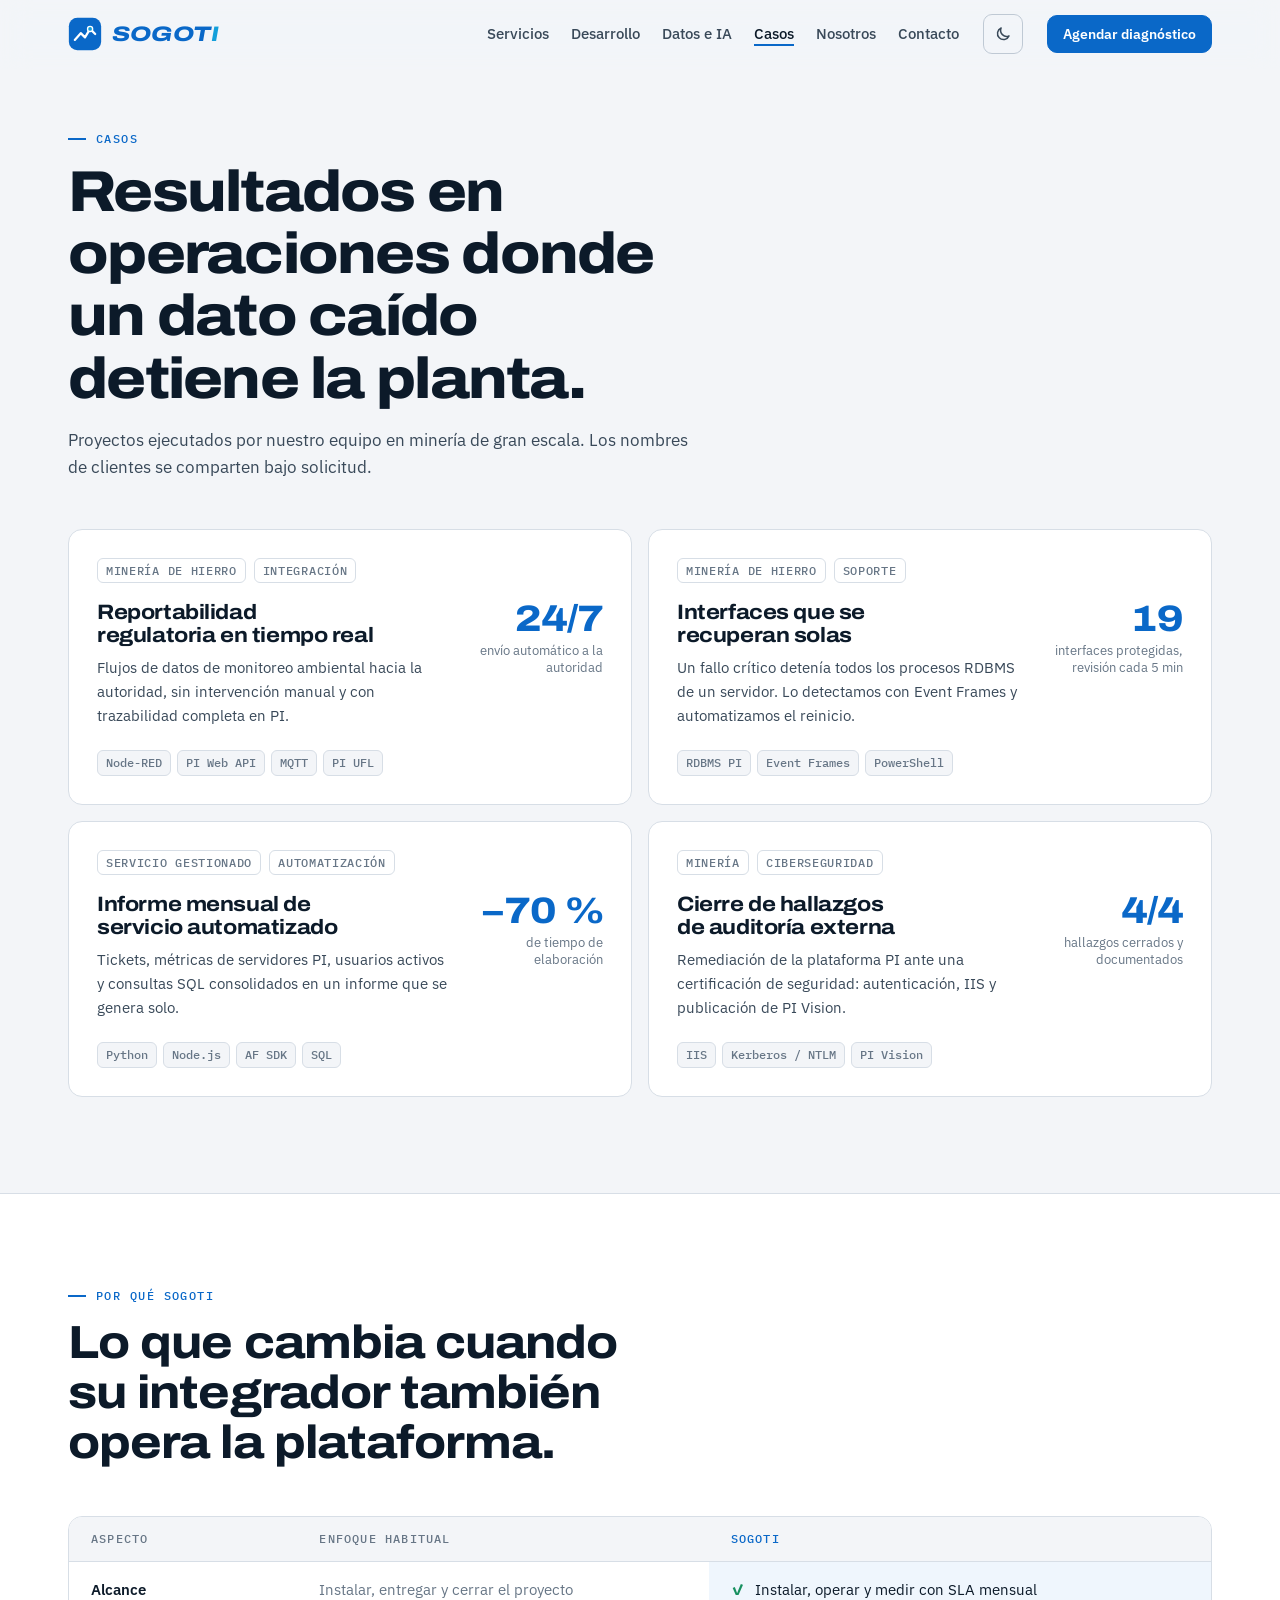
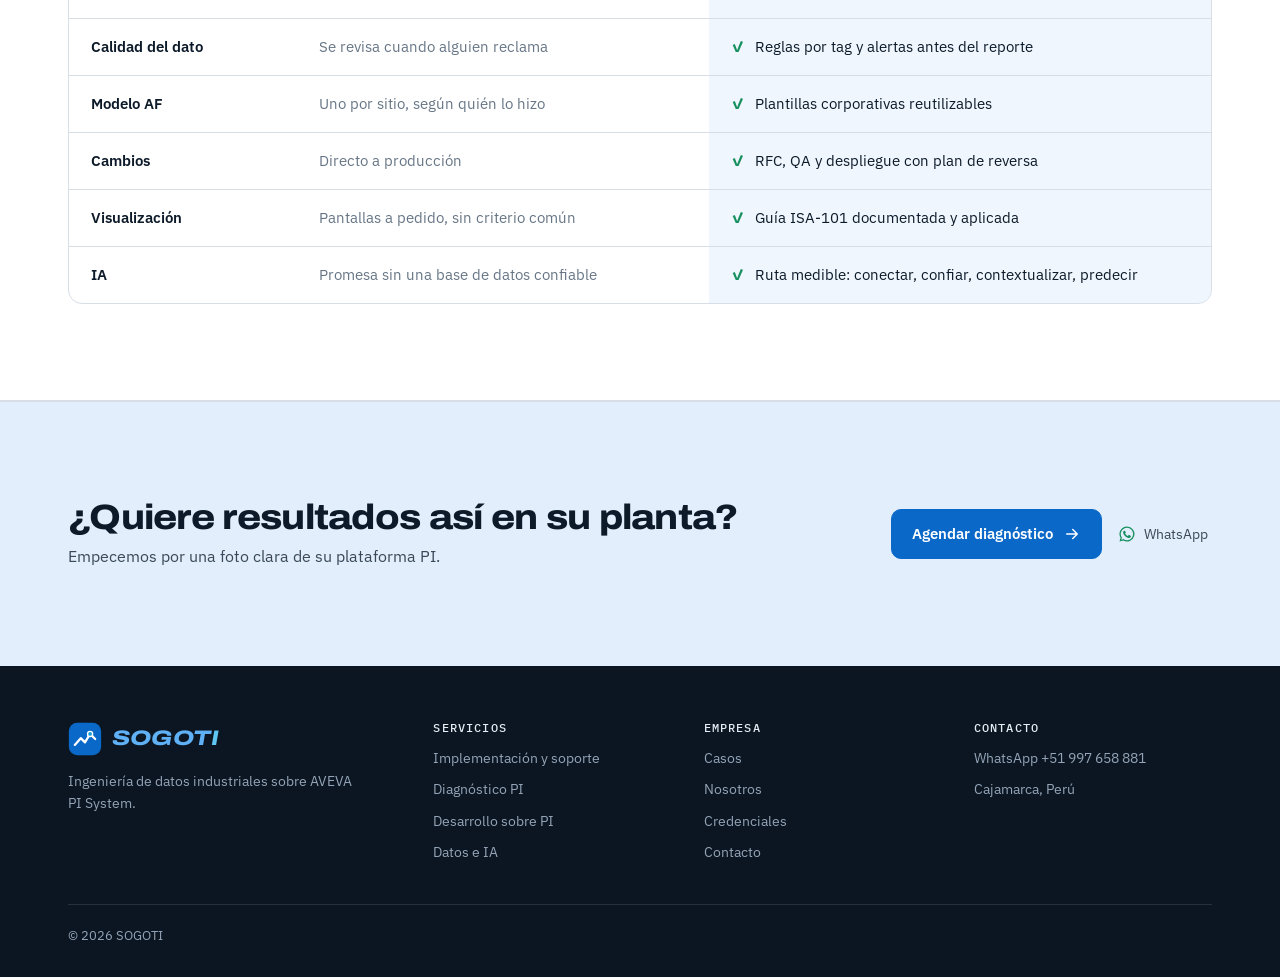
==== casos/index.html @ 9881ca45 "Web SOGOTI v1: sitio multipágina para Netlify y GitHub Pages Co-Authored-By: Claude Opus 5.5 <norepl" ====
<!doctype html>
<html lang="es" data-theme="light">
<head>
<meta charset="utf-8">
<meta name="viewport" content="width=device-width, initial-scale=1, viewport-fit=cover">
<title>Casos · SOGOTI</title>
<meta name="description" content="Resultados de nuestro equipo en minería: reportabilidad regulatoria 24/7, interfaces con auto-recuperación, reportes automatizados y ciberseguridad.">
<link rel="canonical" href="https://sogoti.netlify.app/casos/">
<meta property="og:type" content="website">
<meta property="og:site_name" content="SOGOTI">
<meta property="og:title" content="Casos · SOGOTI">
<meta property="og:description" content="Resultados de nuestro equipo en minería: reportabilidad regulatoria 24/7, interfaces con auto-recuperación, reportes automatizados y ciberseguridad.">
<meta property="og:url" content="https://sogoti.netlify.app/casos/">
<meta property="og:image" content="https://sogoti.netlify.app/assets/img/og.png">
<meta name="twitter:card" content="summary_large_image">
<meta name="theme-color" content="#f3f5f8">
<link rel="icon" href="../assets/img/favicon.svg" type="image/svg+xml">
<link rel="preconnect" href="https://fonts.googleapis.com">
<link rel="preconnect" href="https://fonts.gstatic.com" crossorigin>
<link rel="stylesheet" href="https://fonts.googleapis.com/css2?family=Archivo:wdth,wght@100..125,500..800&family=IBM+Plex+Mono:wght@400;500&family=IBM+Plex+Sans:wght@400;500;600&display=swap">
<link rel="stylesheet" href="../assets/css/styles.css">
<script>(function(){var t='light';try{t=localStorage.getItem('sogoti-theme')||'light'}catch(e){}document.documentElement.setAttribute('data-theme',t)})();</script>
</head>
<body>
<svg width="0" height="0" style="position:absolute" aria-hidden="true">
  <symbol id="i-arrow" viewBox="0 0 24 24"><path d="M5 12h14M13 6l6 6-6 6" fill="none" stroke="currentColor" stroke-width="2" stroke-linecap="round" stroke-linejoin="round"/></symbol>
  <symbol id="i-check" viewBox="0 0 24 24"><path d="M20 6 9 17l-5-5" fill="none" stroke="currentColor" stroke-width="2.2" stroke-linecap="round" stroke-linejoin="round"/></symbol>
  <symbol id="i-wa" viewBox="0 0 24 24"><path fill="currentColor" d="M12 2a10 10 0 0 0-8.6 15.1L2 22l5-1.3A10 10 0 1 0 12 2Zm0 18.2c-1.5 0-3-.4-4.3-1.2l-.3-.2-3 .8.8-2.9-.2-.3A8.2 8.2 0 1 1 12 20.2Zm4.5-6.1c-.2-.1-1.5-.7-1.7-.8-.2-.1-.4-.1-.6.1l-.8 1c-.1.2-.3.2-.5.1a6.7 6.7 0 0 1-3.3-2.9c-.3-.4.3-.4.7-1.4.1-.2 0-.3 0-.4l-.8-1.8c-.2-.5-.4-.4-.6-.4h-.5c-.2 0-.4.1-.7.3-.2.3-.9.9-.9 2.2s.9 2.5 1 2.7c.1.2 1.8 2.8 4.4 3.9 1.6.7 2.3.8 3.1.6.5-.1 1.5-.6 1.7-1.2.2-.6.2-1.1.2-1.2-.1-.1-.3-.2-.5-.3Z"/></symbol>
  <symbol id="i-alert" viewBox="0 0 24 24"><path d="M12 3 2 20h20L12 3Zm0 6v5m0 3v.5" fill="none" stroke="currentColor" stroke-width="2" stroke-linecap="round" stroke-linejoin="round"/></symbol>
  <symbol id="i-badge" viewBox="0 0 24 24"><path d="M12 2 4 5v6c0 5 3.4 9.3 8 11 4.6-1.7 8-6 8-11V5l-8-3Zm-3 10 2 2 4-4" fill="none" stroke="currentColor" stroke-width="2" stroke-linecap="round" stroke-linejoin="round"/></symbol>
  <symbol id="i-clock" viewBox="0 0 24 24"><circle cx="12" cy="12" r="9" fill="none" stroke="currentColor" stroke-width="2"/><path d="M12 7v5l3 2" fill="none" stroke="currentColor" stroke-width="2" stroke-linecap="round"/></symbol>
  <symbol id="s-impl" viewBox="0 0 24 24"><g fill="none" stroke="currentColor" stroke-width="1.8" stroke-linecap="round" stroke-linejoin="round"><rect x="3" y="3" width="18" height="6" rx="1.5"/><rect x="3" y="15" width="18" height="6" rx="1.5"/><path d="M7 6h.01M7 18h.01M12 9v6"/></g></symbol>
  <symbol id="s-support" viewBox="0 0 24 24"><g fill="none" stroke="currentColor" stroke-width="1.8" stroke-linecap="round" stroke-linejoin="round"><path d="M4 13a8 8 0 0 1 16 0"/><rect x="2.5" y="13" width="4" height="6" rx="1.2"/><rect x="17.5" y="13" width="4" height="6" rx="1.2"/><path d="M19.5 19c0 1.7-2 2.5-5.5 2.5"/></g></symbol>
  <symbol id="s-maint" viewBox="0 0 24 24"><path d="M14.7 6.3a4 4 0 0 0-5.4 5.4L3 18l3 3 6.3-6.3a4 4 0 0 0 5.4-5.4l-2.5 2.5-2.4-.6-.6-2.4 2.5-2.5Z" fill="none" stroke="currentColor" stroke-width="1.8" stroke-linejoin="round"/></symbol>
  <symbol id="s-quality" viewBox="0 0 24 24"><g fill="none" stroke="currentColor" stroke-width="1.8" stroke-linecap="round" stroke-linejoin="round"><path d="M3 17l5-6 4 4 4-7 5 5"/><circle cx="16" cy="8" r="0.6" fill="currentColor"/><path d="M3 21h18"/></g></symbol>
  <symbol id="s-af" viewBox="0 0 24 24"><g fill="none" stroke="currentColor" stroke-width="1.8" stroke-linecap="round" stroke-linejoin="round"><rect x="9" y="2.5" width="6" height="5" rx="1"/><rect x="2.5" y="16.5" width="6" height="5" rx="1"/><rect x="15.5" y="16.5" width="6" height="5" rx="1"/><path d="M12 7.5v4.5M5.5 16.5V12h13v4.5"/></g></symbol>
  <symbol id="s-int" viewBox="0 0 24 24"><g fill="none" stroke="currentColor" stroke-width="1.8" stroke-linecap="round" stroke-linejoin="round"><path d="M8 3v4M16 3v4M6 7h12v4a6 6 0 0 1-12 0V7Z"/><path d="M12 17v4"/></g></symbol>
</svg>

<header class="nav" id="nav">
  <div class="wrap nav-in">
    <a href="../" class="logo" aria-label="SOGOTI, inicio"><svg viewBox="0 0 40 40" aria-hidden="true"><rect x="1" y="1" width="38" height="38" rx="10" fill="#0a68c8"/><path d="M8 27 15 19l5 5 6-10 6 6" fill="none" stroke="#fff" stroke-width="2.6" stroke-linecap="round" stroke-linejoin="round"/><circle cx="26" cy="14" r="3" fill="#139fda" stroke="#fff" stroke-width="1.6"/></svg><span class="logo-word">SOGOT<span>I</span></span></a>
    <nav class="nav-links" id="navlinks" aria-label="Principal">
      <a href="../servicios/">Servicios</a>
      <a href="../desarrollo/">Desarrollo</a>
      <a href="../soluciones/">Datos e IA</a>
      <a href="../casos/" aria-current="page">Casos</a>
      <a href="../nosotros/">Nosotros</a>
      <a href="../contacto/">Contacto</a>
    </nav>
    <button class="theme-btn" id="themeBtn" type="button" aria-label="Cambiar tema claro u oscuro"><svg class="moon" viewBox="0 0 24 24"><path d="M20 14.5A8 8 0 0 1 9.5 4a8 8 0 1 0 10.5 10.5Z" fill="none" stroke="currentColor" stroke-width="2" stroke-linejoin="round"/></svg><svg class="sun" viewBox="0 0 24 24"><g fill="none" stroke="currentColor" stroke-width="2" stroke-linecap="round"><circle cx="12" cy="12" r="4"/><path d="M12 2v2M12 20v2M4.9 4.9l1.4 1.4M17.7 17.7l1.4 1.4M2 12h2M20 12h2M4.9 19.1l1.4-1.4M17.7 6.3l1.4-1.4"/></g></svg></button>
    <a class="btn btn-primary btn-sm btn-cta" href="../contacto/?interes=Diagn%C3%B3stico%20PI%20System">Agendar diagnóstico</a>
    <button class="menu-btn" id="menuBtn" aria-label="Abrir menú" aria-expanded="false" aria-controls="navlinks">
      <svg width="20" height="20" viewBox="0 0 24 24" aria-hidden="true"><path d="M4 7h16M4 12h16M4 17h16" stroke="currentColor" stroke-width="2" stroke-linecap="round"/></svg>
    </button>
  </div>
</header>

<main id="top">
<section class="sec page-first" id="casos">
  <div class="wrap">
    <div class="sec-head">
      <span class="eyebrow">Casos</span>
      <h1>Resultados en operaciones donde un dato caído detiene la planta.</h1>
      <p>Proyectos ejecutados por nuestro equipo en minería de gran escala. Los nombres de clientes se comparten bajo solicitud.</p>
    </div>
    <div class="cases">
      <article class="case">
        <div class="case-meta"><span>Minería de hierro</span><span>Integración</span></div>
        <div><h3>Reportabilidad regulatoria en tiempo real</h3><p>Flujos de datos de monitoreo ambiental hacia la autoridad, sin intervención manual y con trazabilidad completa en PI.</p></div>
        <div class="case-num"><b>24/7</b><span>envío automático a la autoridad</span></div>
        <div class="chips"><span class="chip">Node-RED</span><span class="chip">PI Web API</span><span class="chip">MQTT</span><span class="chip">PI UFL</span></div>
      </article>
      <article class="case">
        <div class="case-meta"><span>Minería de hierro</span><span>Soporte</span></div>
        <div><h3>Interfaces que se recuperan solas</h3><p>Un fallo crítico detenía todos los procesos RDBMS de un servidor. Lo detectamos con Event Frames y automatizamos el reinicio.</p></div>
        <div class="case-num"><b>19</b><span>interfaces protegidas, revisión cada 5 min</span></div>
        <div class="chips"><span class="chip">RDBMS PI</span><span class="chip">Event Frames</span><span class="chip">PowerShell</span></div>
      </article>
      <article class="case">
        <div class="case-meta"><span>Servicio gestionado</span><span>Automatización</span></div>
        <div><h3>Informe mensual de servicio automatizado</h3><p>Tickets, métricas de servidores PI, usuarios activos y consultas SQL consolidados en un informe que se genera solo.</p></div>
        <div class="case-num"><b>−70 %</b><span>de tiempo de elaboración</span></div>
        <div class="chips"><span class="chip">Python</span><span class="chip">Node.js</span><span class="chip">AF SDK</span><span class="chip">SQL</span></div>
      </article>
      <article class="case">
        <div class="case-meta"><span>Minería</span><span>Ciberseguridad</span></div>
        <div><h3>Cierre de hallazgos de auditoría externa</h3><p>Remediación de la plataforma PI ante una certificación de seguridad: autenticación, IIS y publicación de PI Vision.</p></div>
        <div class="case-num"><b>4/4</b><span>hallazgos cerrados y documentados</span></div>
        <div class="chips"><span class="chip">IIS</span><span class="chip">Kerberos / NTLM</span><span class="chip">PI Vision</span></div>
      </article>
    </div>
  </div>
</section>

<section class="sec alt">
  <div class="wrap">
    <div class="sec-head">
      <span class="eyebrow">Por qué SOGOTI</span>
      <h2>Lo que cambia cuando su integrador también opera la plataforma.</h2>
    </div>
    <div class="cmp-wrap">
      <table class="cmp">
        <thead><tr><th scope="col">Aspecto</th><th scope="col">Enfoque habitual</th><th scope="col" class="us">SOGOTI</th></tr></thead>
        <tbody>
          <tr><td>Alcance</td><td>Instalar, entregar y cerrar el proyecto</td><td class="us">Instalar, operar y medir con SLA mensual</td></tr>
          <tr><td>Calidad del dato</td><td>Se revisa cuando alguien reclama</td><td class="us">Reglas por tag y alertas antes del reporte</td></tr>
          <tr><td>Modelo AF</td><td>Uno por sitio, según quién lo hizo</td><td class="us">Plantillas corporativas reutilizables</td></tr>
          <tr><td>Cambios</td><td>Directo a producción</td><td class="us">RFC, QA y despliegue con plan de reversa</td></tr>
          <tr><td>Visualización</td><td>Pantallas a pedido, sin criterio común</td><td class="us">Guía ISA-101 documentada y aplicada</td></tr>
          <tr><td>IA</td><td>Promesa sin una base de datos confiable</td><td class="us">Ruta medible: conectar, confiar, contextualizar, predecir</td></tr>
        </tbody>
      </table>
    </div>
  </div>
</section>

<section class="sec cta-band">
  <div class="wrap cta-in">
    <div><h2>¿Quiere resultados así en su planta?</h2><p>Empecemos por una foto clara de su plataforma PI.</p></div>
    <div class="cta-row"><a class="btn btn-primary" href="../contacto/?interes=Diagn%C3%B3stico%20PI%20System">Agendar diagnóstico <svg><use href="#i-arrow"/></svg></a><a class="wa" href="https://wa.me/51997658881" target="_blank" rel="noopener"><svg><use href="#i-wa"/></svg>WhatsApp</a></div>
  </div>
</section>
</main>

<footer>
  <div class="wrap">
    <div class="foot">
      <div>
        <a href="../" class="logo" aria-label="SOGOTI"><svg viewBox="0 0 40 40" aria-hidden="true"><rect x="1" y="1" width="38" height="38" rx="10" fill="#0a68c8"/><path d="M8 27 15 19l5 5 6-10 6 6" fill="none" stroke="#fff" stroke-width="2.6" stroke-linecap="round" stroke-linejoin="round"/><circle cx="26" cy="14" r="3" fill="#139fda" stroke="#fff" stroke-width="1.6"/></svg><span class="logo-word">SOGOT<span>I</span></span></a>
        <p>Ingeniería de datos industriales sobre AVEVA PI System.</p>
      </div>
      <div><h4>Servicios</h4><ul><li><a href="../servicios/">Implementación y soporte</a></li><li><a href="../servicios/#diagnostico">Diagnóstico PI</a></li><li><a href="../desarrollo/">Desarrollo sobre PI</a></li><li><a href="../soluciones/">Datos e IA</a></li></ul></div>
      <div><h4>Empresa</h4><ul><li><a href="../casos/">Casos</a></li><li><a href="../nosotros/">Nosotros</a></li><li><a href="../nosotros/#credenciales">Credenciales</a></li><li><a href="../contacto/">Contacto</a></li></ul></div>
      <div><h4>Contacto</h4><ul><li><a href="https://wa.me/51997658881" target="_blank" rel="noopener">WhatsApp +51 997 658 881</a></li><li>Cajamarca, Perú</li></ul></div>
    </div>
    <div class="legal"><span>© 2026 SOGOTI</span></div>
  </div>
</footer>
<script src="../assets/js/main.js" defer></script>
</body>
</html>
---- assets/css/styles.css ----
/* Layout: una pantalla de operación ISA-101 hecha sitio — neutros fríos, color sólo para acción (azul SOGOTI) y para anomalía (ámbar / rojo). */
:root{
  --bg:#f3f5f8; --bg-2:#e8ecf1; --surface:#ffffff; --ink:#0c1a29; --ink-2:#394959; --muted:#677686;
  --line:#d7dee6; --line-2:#bfc9d4;
  --brand:#0a68c8; --brand-2:#139fda; --brand-ink:#ffffff; --brand-soft:#e2eefb;
  --ok:#17905f; --warn:#c57f06; --bad:#c9372c;
  --band:#0b1622; --band-2:#122030; --band-ink:#e5ecf4; --band-muted:#94a4b6; --band-line:rgba(229,236,244,.12);
  --f-display:'Archivo','Arial Narrow',system-ui,sans-serif;
  --f-body:'IBM Plex Sans',system-ui,-apple-system,'Segoe UI',sans-serif;
  --f-mono:'IBM Plex Mono',ui-monospace,'Cascadia Code',Consolas,monospace;
  --max:1200px; --r:14px; --r-sm:8px;
}
@media (prefers-color-scheme:dark){:root:not([data-theme="light"]){
  --bg:#0a1018; --bg-2:#0e1621; --surface:#111b27; --ink:#e6ecf3; --ink-2:#b2bfcd; --muted:#7f8ea0;
  --line:#1e2a38; --line-2:#2b3a4b; --brand:#3b95ee; --brand-2:#3cc1f0; --brand-ink:#03111e; --brand-soft:#10263b;
  --ok:#3acb8d; --warn:#eeaa38; --bad:#f06459; --band:#0d1824; --band-2:#13222f; color-scheme:dark }}
:root[data-theme="dark"]{
  --bg:#0a1018; --bg-2:#0e1621; --surface:#111b27; --ink:#e6ecf3; --ink-2:#b2bfcd; --muted:#7f8ea0;
  --line:#1e2a38; --line-2:#2b3a4b; --brand:#3b95ee; --brand-2:#3cc1f0; --brand-ink:#03111e; --brand-soft:#10263b;
  --ok:#3acb8d; --warn:#eeaa38; --bad:#f06459; --band:#0d1824; --band-2:#13222f; color-scheme:dark }

*,*::before,*::after{box-sizing:border-box}
[hidden]{display:none!important}
html{scroll-behavior:smooth;scroll-padding-top:84px}
body{margin:0;background:var(--bg);color:var(--ink);font:400 16px/1.6 var(--f-body);-webkit-font-smoothing:antialiased;overflow-x:hidden}
body::before{content:"";position:fixed;inset:0 0 auto;height:env(safe-area-inset-top,0px);z-index:60;background:var(--bg)}
a{color:inherit;text-decoration:none}
h1,h2,h3,h4{margin:0;font-family:var(--f-display);font-stretch:112%;letter-spacing:-.02em;line-height:1.08;text-wrap:balance}
p{margin:0}
ul{margin:0;padding:0;list-style:none}
:focus-visible{outline:2px solid var(--brand-2);outline-offset:3px;border-radius:6px}
.wrap{max-width:var(--max);margin:0 auto;padding-left:max(16px,env(safe-area-inset-left,0px));padding-right:max(16px,env(safe-area-inset-right,0px))}
@media(min-width:720px){.wrap{padding-left:max(28px,env(safe-area-inset-left,0px));padding-right:max(28px,env(safe-area-inset-right,0px))}}
.mono{font-family:var(--f-mono)}
.tnum{font-variant-numeric:tabular-nums}

/* eyebrow & headings */
.eyebrow{display:inline-flex;align-items:center;gap:10px;font:500 12px/1 var(--f-mono);letter-spacing:.12em;text-transform:uppercase;color:var(--brand)}
.eyebrow::before{content:"";width:18px;height:2px;background:currentColor}
.sec{padding-block:96px}
.sec-head{display:grid;gap:16px;max-width:760px;margin-bottom:48px}
.sec-head h2{font-size:clamp(1.9rem,4vw,2.9rem);font-weight:750}
.sec-head p{color:var(--ink-2);font-size:1.075rem;max-width:62ch}
.alt{background:var(--surface);border-block:1px solid var(--line)}

/* buttons */
.btn{display:inline-flex;align-items:center;gap:10px;font:600 15px/1 var(--f-body);padding:15px 20px;border-radius:10px;border:1px solid var(--line-2);background:transparent;color:var(--ink);cursor:pointer;transition:transform .2s,background .2s,border-color .2s}
.btn:hover{border-color:var(--ink-2)}
.btn-primary{background:var(--brand);border-color:var(--brand);color:var(--brand-ink)}
.btn-primary:hover{transform:translateY(-1px);border-color:var(--brand);filter:brightness(1.08)}
.btn svg{width:18px;height:18px;flex:none}
.btn-sm{padding:11px 15px;font-size:14px}

/* nav */
.nav{position:sticky;top:env(safe-area-inset-top,0px);z-index:50;background:color-mix(in srgb,var(--bg) 86%,transparent);backdrop-filter:blur(14px) saturate(150%);-webkit-backdrop-filter:blur(14px) saturate(150%);border-bottom:1px solid transparent;transition:border-color .3s}
.nav.scrolled{border-color:var(--line)}
.nav-in{display:flex;align-items:center;gap:24px;height:68px}
.logo{display:flex;align-items:center;gap:10px}
.logo svg{width:34px;height:34px;flex:none}
.logo-word{font:800 21px/1 var(--f-display);font-stretch:125%;font-style:italic;letter-spacing:.01em;color:var(--brand)}
.logo-word span{color:var(--brand-2)}
.nav-links{display:flex;gap:22px;margin-left:auto}
.nav-links a{font-size:14.5px;color:var(--ink-2);font-weight:500}
.nav-links a:hover{color:var(--ink)}
.menu-btn{display:none;background:none;border:1px solid var(--line-2);border-radius:8px;width:42px;height:42px;color:var(--ink);cursor:pointer}
@media(max-width:1100px){
  .nav-links{display:none;position:absolute;top:68px;left:0;right:0;flex-direction:column;gap:0;background:var(--surface);border-bottom:1px solid var(--line);padding:8px max(16px,env(safe-area-inset-right,0px)) 16px max(16px,env(safe-area-inset-left,0px))}
  .nav-links.open{display:flex}
  .nav-links a{padding:12px 0;border-bottom:1px solid var(--line);font-size:16px}
  .menu-btn{display:grid;place-items:center}
  .nav .btn-cta{display:none}
  .theme-btn{margin-left:auto}
}

/* hero */
.hero{position:relative;padding-block:64px 72px;overflow:hidden}
.hero::before{content:"";position:absolute;inset:0;z-index:0;opacity:.55;pointer-events:none;
  background-image:linear-gradient(var(--line) 1px,transparent 1px),linear-gradient(90deg,var(--line) 1px,transparent 1px);background-size:48px 48px;
  -webkit-mask-image:radial-gradient(80% 70% at 75% 30%,#000 20%,transparent 75%);mask-image:radial-gradient(80% 70% at 75% 30%,#000 20%,transparent 75%)}
.hero-grid{position:relative;z-index:1;display:grid;grid-template-columns:1.05fr .95fr;gap:56px;align-items:center}
.hero-copy{display:grid;gap:26px;min-width:0}
.pill{justify-self:start;display:inline-flex;align-items:center;gap:10px;padding:6px 14px 6px 6px;border:1px solid var(--line-2);border-radius:999px;background:var(--surface);font-size:13.5px;color:var(--ink-2)}
.pill b{font:500 11px/1 var(--f-mono);letter-spacing:.06em;text-transform:uppercase;padding:6px 9px;border-radius:999px;background:var(--brand-soft);color:var(--brand)}
.hero h1{font-size:clamp(2.6rem,6.2vw,4.7rem);font-weight:800;font-stretch:118%;letter-spacing:-.035em;line-height:.98}
.hero h1 .l2{display:block;color:var(--brand)}
.lead{font-size:1.15rem;color:var(--ink-2);max-width:56ch}
.cta-row{display:flex;flex-wrap:wrap;gap:12px;align-items:center}
.wa{display:inline-flex;align-items:center;gap:8px;font-size:14px;color:var(--ink-2);padding:8px 4px}
.wa:hover{color:var(--ok)}
.wa svg{width:18px;height:18px;color:var(--ok)}
.creds{display:flex;flex-wrap:wrap;gap:8px;padding-top:6px;border-top:1px solid var(--line)}
.creds-label{width:100%;font:500 11.5px/1 var(--f-mono);letter-spacing:.1em;text-transform:uppercase;color:var(--muted);padding-top:18px;margin-bottom:4px}
.cred{display:inline-flex;align-items:center;gap:8px;font-size:13px;font-weight:500;padding:8px 12px;border-radius:8px;background:var(--surface);border:1px solid var(--line);color:var(--ink)}
.cred svg{width:15px;height:15px;color:var(--brand)}

/* console */
.console{min-width:0;background:var(--band);color:var(--band-ink);border-radius:18px;border:1px solid var(--band-line);box-shadow:0 30px 60px -30px rgba(8,20,35,.55),0 0 0 6px color-mix(in srgb,var(--brand) 8%,transparent);overflow:hidden}
.c-bar{display:flex;align-items:center;gap:10px;padding:12px 16px;border-bottom:1px solid var(--band-line);font:500 12px/1 var(--f-mono);color:var(--band-muted)}
.c-dot{width:8px;height:8px;border-radius:50%;background:var(--ok);box-shadow:0 0 0 4px color-mix(in srgb,var(--ok) 25%,transparent)}
.c-bar .tag-ex{margin-left:auto;padding:4px 8px;border:1px solid var(--band-line);border-radius:6px;letter-spacing:.06em;text-transform:uppercase;font-size:10.5px}
.c-kpis{display:grid;grid-template-columns:repeat(3,1fr);border-bottom:1px solid var(--band-line)}
.c-kpi{padding:14px 16px;display:grid;gap:4px;min-width:0}
.c-kpi+.c-kpi{border-left:1px solid var(--band-line)}
.c-kpi span{font:500 10.5px/1.2 var(--f-mono);letter-spacing:.08em;text-transform:uppercase;color:var(--band-muted)}
.c-kpi b{font:700 1.45rem/1.1 var(--f-display);font-stretch:110%;font-variant-numeric:tabular-nums}
.c-kpi b small{font-size:.7em;color:var(--band-muted);font-weight:600}
.c-chart{padding:14px 16px 6px}
.c-chart-h{display:flex;justify-content:space-between;gap:12px;font:500 11.5px/1.3 var(--f-mono);color:var(--band-muted);margin-bottom:8px}
.c-chart-h b{color:var(--band-ink);font-weight:500}
canvas#trend{width:100%;height:120px;display:block}
.c-tags{padding:6px 8px 8px}
.c-row{display:grid;grid-template-columns:1fr auto auto;gap:14px;align-items:center;padding:9px 8px;border-radius:8px;font:400 12.5px/1.2 var(--f-mono)}
.c-row+.c-row{border-top:1px dashed var(--band-line)}
.c-row .n{overflow:hidden;text-overflow:ellipsis;white-space:nowrap;min-width:0}
.c-row .v{color:var(--band-muted);font-variant-numeric:tabular-nums;text-align:right}
.st{font:500 10.5px/1 var(--f-mono);letter-spacing:.05em;text-transform:uppercase;padding:5px 7px;border-radius:5px;white-space:nowrap}
.st-ok{color:var(--ok);background:color-mix(in srgb,var(--ok) 14%,transparent)}
.st-warn{color:#f3b54a;background:rgba(243,181,74,.14)}
.st-bad{color:#ff7a6e;background:rgba(255,122,110,.14)}
.c-row.hl{background:rgba(243,181,74,.07)}
.c-filters{display:flex;flex-wrap:wrap;gap:8px;align-items:center;padding:10px 16px;border-bottom:1px solid var(--band-line)}
.seg{display:inline-flex;padding:3px;border-radius:8px;background:rgba(255,255,255,.04);border:1px solid var(--band-line)}
.seg button{font:500 12px/1 var(--f-body);color:var(--band-muted);background:none;border:0;padding:7px 11px;border-radius:6px;cursor:pointer}
.seg button[aria-pressed="true"]{background:#1a5fae;color:#fff}
.seg button:hover{color:#fff}
.c-time{margin-left:auto;font-size:11.5px;color:var(--band-muted)}
.c-kpis4{grid-template-columns:repeat(4,1fr)}
.c-kpis4 .c-kpi b{font-size:1.2rem}
.c-kpi i{font:500 11px/1.2 var(--f-mono);font-style:normal}
.c-kpi i.ok{color:var(--ok)} .c-kpi i.warn{color:#f3b54a}
.lg{display:inline-flex;gap:12px}.lg em{font-style:normal;display:inline-flex;align-items:center;gap:5px}.lg em::before{content:"";width:10px;height:2px;background:var(--c)}
.c-foot{display:grid;gap:7px;margin:0 16px 16px;padding:12px 14px;border-radius:10px;border:1px solid var(--band-line);background:rgba(255,255,255,.03);font-size:12.5px}
.c-foot .fh{display:flex;justify-content:space-between;gap:10px;color:var(--band-muted)}.c-foot .fh b{color:var(--band-ink);font-family:var(--f-mono);font-weight:500}
.bar{height:6px;border-radius:4px;background:rgba(255,255,255,.08);overflow:hidden}.bar i{display:block;height:100%;background:linear-gradient(90deg,#1a74d6,#3cc1f0);border-radius:4px;transition:width .6s}
@media(max-width:560px){.c-kpis4{grid-template-columns:repeat(2,1fr)}.c-kpis4 .c-kpi:nth-child(3){border-left:0}.c-kpis4 .c-kpi:nth-child(n+3){border-top:1px solid var(--band-line)}.c-time{display:none}}
.theme-btn{width:40px;height:40px;display:grid;place-items:center;border-radius:9px;border:1px solid var(--line-2);background:transparent;color:var(--ink-2);cursor:pointer;flex:none}
.theme-btn:hover{color:var(--ink);border-color:var(--ink-2)}
.theme-btn svg{width:18px;height:18px}
.theme-btn .sun{display:none}
:root[data-theme="dark"] .theme-btn .sun{display:block}:root[data-theme="dark"] .theme-btn .moon{display:none}
/* desarrollo */
.dev{display:grid;grid-template-columns:1fr 1.25fr;gap:16px;align-items:stretch}
.code{background:var(--band);color:var(--band-ink);border:1px solid var(--band-line);border-radius:var(--r);padding:24px;display:grid;gap:14px;align-content:start;min-width:0}
.code .ck{font:500 11px/1 var(--f-mono);letter-spacing:.1em;text-transform:uppercase;color:#5fc6f2}
.code pre{margin:0;overflow-x:auto;font:400 12.5px/1.65 var(--f-mono);color:var(--band-ink)}
.code pre .k{color:#5fc6f2}.code pre .s{color:#9fe0b8}.code pre .n{color:#f3b54a}.code pre .c{color:var(--band-muted)}
.code p{color:var(--band-muted);font-size:14px}
.dev-cards{display:grid;grid-template-columns:1fr 1fr;gap:16px}
.dev-card{background:var(--surface);border:1px solid var(--line);border-radius:var(--r);padding:24px;display:grid;gap:10px;align-content:start}
.dev-card h3{font-size:1.15rem;font-weight:720}
.dev-card p{font-size:14.5px;color:var(--ink-2)}
.dev-card .svc-ic{width:40px;height:40px}
.uses{margin-top:22px;display:flex;flex-wrap:wrap;gap:8px;align-items:center}
.uses span:first-child{font:500 12px/1 var(--f-mono);letter-spacing:.1em;text-transform:uppercase;color:var(--muted);margin-right:6px}
@media(max-width:980px){.dev{grid-template-columns:1fr}}
@media(max-width:560px){.dev-cards{grid-template-columns:1fr}}
/* metodologías */
.pm{margin-top:16px;display:grid;grid-template-columns:auto 1fr 1fr;gap:0;border:1px solid var(--line);border-radius:var(--r);background:var(--surface);overflow:hidden}
.pm>div{padding:22px 24px;display:grid;gap:6px;align-content:start;min-width:0}
.pm>div+div{border-left:1px solid var(--line)}
.pm .pm-h{justify-content:start;align-content:center}
.pm .pm-h h3{font-size:1.15rem;font-weight:740;max-width:18ch}
.pm b{font:750 1.25rem/1 var(--f-display);font-stretch:112%;color:var(--brand)}
.pm p{font-size:14.5px;color:var(--ink-2)}
@media(max-width:860px){.pm{grid-template-columns:1fr}.pm>div+div{border-left:0;border-top:1px solid var(--line)}}
.diag-l{display:grid;gap:18px;align-content:start}
/* arquitectura PI */
.arch-panel{background:var(--band);color:var(--band-ink);border:1px solid var(--band-line);border-radius:18px;padding:32px 28px;overflow:hidden}
.arch-cap{display:flex;flex-wrap:wrap;justify-content:space-between;gap:8px;font:400 12px/1.4 var(--f-mono);color:var(--band-muted);margin-bottom:26px}
.arch-cap b{color:#5fc6f2;font-weight:500;letter-spacing:.08em;text-transform:uppercase}
.arch{display:grid;grid-template-columns:1fr 1.25fr 1fr;gap:56px;align-items:center}
.arch-col{display:flex;flex-direction:column;gap:10px;position:relative;min-width:0}
.arch-col h4{font:500 11px/1 var(--f-mono);text-transform:uppercase;letter-spacing:.12em;color:var(--band-muted);margin-bottom:4px;font-stretch:100%}
.node{padding:11px 14px;border-radius:11px;border:1px solid rgba(229,236,244,.16);background:rgba(255,255,255,.03);font-size:14px;color:var(--band-ink);display:flex;align-items:center;justify-content:space-between;gap:10px;min-width:0}
.node small{font:400 11px var(--f-mono);color:var(--band-muted);white-space:nowrap}
.core{padding:22px;border-radius:16px;border:1px solid rgba(59,149,238,.5);background:radial-gradient(120% 120% at 50% 0%,rgba(59,149,238,.22),rgba(11,22,34,.6));box-shadow:0 0 60px -20px rgba(59,149,238,.55)}
.core-title{display:flex;justify-content:space-between;align-items:center;gap:10px;font-weight:600;margin-bottom:14px;color:#fff}
.core-title span{font:400 11px var(--f-mono);color:#3acb8d;display:inline-flex;align-items:center;gap:6px}
.core-title span::before{content:"";width:7px;height:7px;border-radius:50%;background:#3acb8d;box-shadow:0 0 0 3px rgba(58,203,141,.25)}
.core-grid{display:grid;grid-template-columns:1fr 1fr;gap:8px}
.core-grid div{font-size:13px;padding:9px 11px;border-radius:9px;background:rgba(0,0,0,.25);border:1px solid var(--band-line);color:var(--band-ink)}
.core-grid .full{grid-column:span 2;font:400 12px var(--f-mono);color:#5fc6f2}
.arch-col.src::after,.arch-col.out::before{content:"";position:absolute;top:50%;width:56px;height:2px;transform:translateY(-50%);background:repeating-linear-gradient(90deg,#3cc1f0 0 8px,transparent 8px 16px);background-size:32px 2px;animation:flow 1.1s linear infinite;opacity:.85}
.arch-col.src::after{right:-56px}.arch-col.out::before{left:-56px}
@keyframes flow{to{background-position:32px 0}}
@keyframes flowv{to{background-position:0 28px}}
.arch-foot{margin-top:24px;padding-top:18px;border-top:1px solid var(--band-line);display:flex;flex-wrap:wrap;gap:8px 20px;font-size:13.5px;color:var(--band-muted)}
.arch-foot b{color:var(--band-ink);font-weight:600}
@media(max-width:980px){
  .arch{grid-template-columns:1fr;gap:40px}
  .arch-col.src::after,.arch-col.out::before{width:2px;height:40px;left:50%;right:auto;top:auto;transform:translateX(-50%);background:repeating-linear-gradient(180deg,#3cc1f0 0 7px,transparent 7px 14px);background-size:2px 28px;animation-name:flowv}
  .arch-col.src::after{bottom:-40px}.arch-col.out::before{top:-40px}
  .arch-col.src,.arch-col.out{display:grid;grid-template-columns:1fr 1fr;gap:8px}
  .arch-col h4{grid-column:span 2}
}
@media(max-width:520px){.arch-col.src,.arch-col.out{grid-template-columns:1fr}.arch-col h4{grid-column:auto}.arch-panel{padding:24px 16px}}
.c-alert{display:flex;gap:10px;align-items:flex-start;margin:0 16px 16px;padding:12px 14px;border-radius:10px;border:1px solid rgba(243,181,74,.35);background:rgba(243,181,74,.08);font-size:13px;line-height:1.45;color:var(--band-ink)}
.c-alert svg{width:18px;height:18px;flex:none;color:#f3b54a;margin-top:1px}
.c-alert code{font:500 12px var(--f-mono);color:#f3b54a}
@media(max-width:980px){.hero-grid{grid-template-columns:1fr;gap:44px}}
@media(max-width:460px){.c-kpi b{font-size:1.15rem}.c-row{grid-template-columns:1fr auto;}.c-row .v{display:none}}

/* kpi strip */
.kpis{display:grid;grid-template-columns:repeat(5,1fr);border:1px solid var(--line);border-radius:var(--r);background:var(--surface)}
.kpi{padding:26px 22px;display:grid;gap:8px;align-content:start;min-width:0}
.kpi+.kpi{border-left:1px solid var(--line)}
.kpi b{font:800 clamp(2rem,3.4vw,2.7rem)/1 var(--f-display);font-stretch:115%;letter-spacing:-.03em;color:var(--ink);font-variant-numeric:tabular-nums}
.kpi b em{font-style:normal;color:var(--brand)}
.kpi span{font-size:14px;color:var(--ink-2);line-height:1.45}
.kpi-note{margin-top:14px;font:400 12.5px/1.4 var(--f-mono);color:var(--muted)}
@media(max-width:980px){.kpis{grid-template-columns:repeat(2,1fr)}.kpi+.kpi{border-left:0}.kpi{border-top:1px solid var(--line)}.kpi:nth-child(-n+2){border-top:0}.kpi:nth-child(even){border-left:1px solid var(--line)}.kpi:last-child{grid-column:1/-1;border-left:0}}

/* experience marquee */
.ops{padding-block:40px 8px}
.ops-label{font:500 12px/1 var(--f-mono);letter-spacing:.1em;text-transform:uppercase;color:var(--muted);margin-bottom:18px}
.marquee{overflow:hidden;-webkit-mask-image:linear-gradient(90deg,transparent,#000 8%,#000 92%,transparent);mask-image:linear-gradient(90deg,transparent,#000 8%,#000 92%,transparent)}
.track{display:flex;gap:44px;width:max-content;animation:scroll 46s linear infinite}
.track span{font:700 1.15rem/1 var(--f-display);font-stretch:108%;color:var(--muted);white-space:nowrap;display:inline-flex;align-items:center;gap:8px}
.track span i{font:500 10.5px/1 var(--f-mono);font-style:normal;color:var(--muted);opacity:.75;border:1px solid var(--line-2);padding:3px 5px;border-radius:4px}
@keyframes scroll{to{transform:translateX(-50%)}}
.marquee:hover .track{animation-play-state:paused}

/* problem */
.prob{display:grid;grid-template-columns:repeat(4,1fr);gap:16px}
.prob-card{background:var(--surface);border:1px solid var(--line);border-radius:var(--r);padding:24px;display:grid;gap:12px;align-content:start}
.prob-card h3{font-size:1.2rem;font-weight:700}
.prob-card p{color:var(--ink-2);font-size:15px}
.prob-card .st{justify-self:start}
.prob-card .st-warn{color:var(--warn);background:color-mix(in srgb,var(--warn) 13%,transparent)}
.prob-card .st-bad{color:var(--bad);background:color-mix(in srgb,var(--bad) 12%,transparent)}
.prob-foot{margin-top:28px;font-size:1.05rem;color:var(--ink-2)}
.prob-foot b{color:var(--ink)}
@media(max-width:980px){.prob{grid-template-columns:repeat(2,1fr)}}
@media(max-width:560px){.prob{grid-template-columns:1fr}}

/* services */
.svc{display:grid;grid-template-columns:repeat(3,1fr);gap:0;border:1px solid var(--line);border-radius:var(--r);overflow:hidden;background:var(--line)}
.svc-card{background:var(--surface);padding:30px 28px;display:grid;gap:14px;align-content:start;outline:1px solid var(--line)}
.svc-ic{width:44px;height:44px;border-radius:10px;display:grid;place-items:center;background:var(--brand-soft);color:var(--brand)}
.svc-ic svg{width:22px;height:22px}
.svc-card h3{font-size:1.28rem;font-weight:720}
.svc-card>p{color:var(--ink-2);font-size:15px}
.svc-list{display:grid;gap:7px;font-size:14.5px;color:var(--ink-2)}
.svc-list li{display:grid;grid-template-columns:16px 1fr;gap:8px}
.svc-list li::before{content:"";width:6px;height:6px;margin-top:9px;border-radius:2px;background:var(--brand)}
.chips{display:flex;flex-wrap:wrap;gap:6px;margin-top:4px}
.chip{font:500 11.5px/1 var(--f-mono);padding:6px 8px;border-radius:6px;border:1px solid var(--line);color:var(--muted);background:var(--bg)}
.train{margin-top:16px;display:flex;flex-wrap:wrap;gap:16px;align-items:center;justify-content:space-between;padding:20px 24px;border:1px dashed var(--line-2);border-radius:var(--r)}
.train p{color:var(--ink-2);min-width:0;flex:1 1 380px}
.train b{color:var(--ink)}
@media(max-width:980px){.svc{grid-template-columns:repeat(2,1fr)}}
@media(max-width:640px){.svc{grid-template-columns:1fr}}

/* maturity path */
.path-tabs{display:grid;grid-template-columns:repeat(4,1fr);gap:0;position:relative;margin-bottom:24px}
.path-tabs::before{content:"";position:absolute;left:0;right:0;top:27px;height:2px;background:var(--line-2)}
.ptab{position:relative;display:grid;gap:10px;justify-items:start;padding:0 16px 0 0;background:none;border:0;cursor:pointer;text-align:left;color:var(--ink-2);font:inherit}
.ptab .num{position:relative;z-index:1;width:56px;height:56px;border-radius:50%;display:grid;place-items:center;font:700 1rem/1 var(--f-mono);background:var(--bg);border:2px solid var(--line-2);color:var(--muted);transition:all .25s}
.ptab .t{font:750 1.3rem/1.1 var(--f-display);font-stretch:112%;color:var(--ink)}
.ptab .s{font-size:14px;color:var(--muted);max-width:24ch}
.ptab[aria-selected="true"] .num{background:var(--brand);border-color:var(--brand);color:var(--brand-ink);box-shadow:0 0 0 6px var(--brand-soft)}
.ptab:hover .num{border-color:var(--brand)}
.path-panel{display:grid;grid-template-columns:1.2fr 1fr 1fr;gap:0;border:1px solid var(--line);border-radius:var(--r);background:var(--surface);overflow:hidden}
.pp-col{padding:28px;display:grid;gap:12px;align-content:start;min-width:0}
.pp-col+.pp-col{border-left:1px solid var(--line)}
.pp-col h4{font:500 11.5px/1 var(--f-mono);letter-spacing:.1em;text-transform:uppercase;color:var(--muted)}
.pp-col h3{font-size:1.6rem;font-weight:750}
.pp-col p{color:var(--ink-2)}
.pp-metric{font:800 2.2rem/1 var(--f-display);font-stretch:115%;color:var(--brand)}
.pp-metric-l{font-size:14.5px;color:var(--ink-2)}
@media(max-width:860px){
  .path-tabs{grid-template-columns:repeat(2,1fr);gap:20px}.path-tabs::before{display:none}
  .path-panel{grid-template-columns:1fr}.pp-col+.pp-col{border-left:0;border-top:1px solid var(--line)}
}

/* AI band */
.band{background:var(--band);color:var(--band-ink);position:relative;overflow:hidden}
.band::before{content:"";position:absolute;inset:0;pointer-events:none;background:radial-gradient(50% 60% at 85% 0%,rgba(19,159,218,.18),transparent 70%),radial-gradient(40% 50% at 0% 100%,rgba(10,104,200,.16),transparent 70%)}
.band .wrap{position:relative}
.band .eyebrow{color:#5fc6f2}
.band .sec-head p{color:var(--band-muted)}
.ai-grid{display:grid;grid-template-columns:repeat(3,1fr);gap:16px}
.ai-card{background:var(--band-2);border:1px solid var(--band-line);border-radius:var(--r);padding:26px;display:grid;gap:12px;align-content:start}
.ai-card h3{font-size:1.22rem;font-weight:720;color:#fff}
.ai-card p{color:var(--band-muted);font-size:15px}
.ai-card .svc-list{color:var(--band-ink)}
.ai-card .svc-list li::before{background:#5fc6f2}
.ai-k{font:500 11px/1 var(--f-mono);letter-spacing:.1em;text-transform:uppercase;color:#5fc6f2}
.flow{margin-top:20px;border:1px solid var(--band-line);border-radius:var(--r);padding:22px;overflow-x:auto}
.flow-h{display:flex;flex-wrap:wrap;justify-content:space-between;gap:8px;margin-bottom:16px;font:500 12px/1.3 var(--f-mono);color:var(--band-muted)}
.flow-h b{color:#f3b54a;font-weight:500;letter-spacing:.06em;text-transform:uppercase}
.flow-steps{display:grid;grid-template-columns:repeat(5,minmax(150px,1fr));gap:10px;min-width:820px}
.fs{position:relative;padding:14px;border-radius:10px;background:rgba(255,255,255,.03);border:1px solid var(--band-line);display:grid;gap:6px}
.fs b{font:600 14px/1.2 var(--f-body);color:#fff}
.fs span{font-size:12.5px;color:var(--band-muted);line-height:1.4}
.fs i{font:500 10.5px/1 var(--f-mono);font-style:normal;color:#5fc6f2}
.fs:not(:last-child)::after{content:"→";position:absolute;right:-10px;top:50%;transform:translate(50%,-50%);color:var(--band-muted);font-family:var(--f-mono);z-index:1}
@media(max-width:900px){.ai-grid{grid-template-columns:1fr}}

/* method */
.method{display:grid;grid-template-columns:repeat(5,1fr);gap:0;border:1px solid var(--line);border-radius:var(--r);overflow:hidden;background:var(--surface)}
.m-step{padding:24px 22px;display:grid;gap:10px;align-content:start;min-width:0}
.m-step+.m-step{border-left:1px solid var(--line)}
.m-step code{font:600 13px/1 var(--f-mono);color:var(--brand);padding:6px 8px;background:var(--brand-soft);border-radius:6px;justify-self:start}
.m-step h3{font-size:1.08rem;font-weight:700}
.m-step p{font-size:14.5px;color:var(--ink-2)}
.frames{display:flex;flex-wrap:wrap;gap:10px;margin-top:22px;align-items:center}
.frames span:first-child{font:500 12px/1 var(--f-mono);letter-spacing:.1em;text-transform:uppercase;color:var(--muted);margin-right:6px}
.frame{font:600 13.5px/1 var(--f-body);padding:10px 14px;border:1px solid var(--line-2);border-radius:8px;background:var(--surface)}
@media(max-width:980px){.method{grid-template-columns:1fr 1fr}.m-step+.m-step{border-left:0}.m-step{border-top:1px solid var(--line)}.m-step:first-child{border-top:0}.m-step:nth-child(2){border-top:0}.m-step:nth-child(even){border-left:1px solid var(--line)}.m-step:last-child{grid-column:1/-1;border-left:0}}
@media(max-width:520px){.method{grid-template-columns:1fr}.m-step:nth-child(even){border-left:0}.m-step:nth-child(2){border-top:1px solid var(--line)}}

/* cases */
.cases{display:grid;grid-template-columns:repeat(2,1fr);gap:16px}
.case{background:var(--surface);border:1px solid var(--line);border-radius:var(--r);padding:28px;display:grid;grid-template-columns:1fr auto;gap:18px 24px;align-items:start}
.case-meta{grid-column:1/-1;display:flex;flex-wrap:wrap;gap:8px;font:500 11.5px/1 var(--f-mono);letter-spacing:.06em;text-transform:uppercase;color:var(--muted)}
.case-meta span{padding:6px 8px;border:1px solid var(--line);border-radius:6px}
.case h3{font-size:1.3rem;font-weight:720}
.case p{color:var(--ink-2);font-size:15px;margin-top:10px}
.case-num{text-align:right;display:grid;gap:4px;justify-items:end}
.case-num b{font:800 2.3rem/1 var(--f-display);font-stretch:115%;letter-spacing:-.03em;color:var(--brand);font-variant-numeric:tabular-nums;white-space:nowrap}
.case-num span{font-size:12.5px;color:var(--muted);max-width:16ch;line-height:1.35}
.case .chips{grid-column:1/-1}
@media(max-width:860px){.cases{grid-template-columns:1fr}}
@media(max-width:480px){.case{grid-template-columns:1fr}.case-num{justify-items:start;text-align:left}}

/* credentials */
.cert-grid{display:grid;grid-template-columns:1.25fr 1fr 1fr;gap:16px}
.cert{background:var(--surface);border:1px solid var(--line);border-radius:var(--r);padding:24px;display:grid;gap:10px;align-content:start}
.cert.main{grid-row:span 2;background:linear-gradient(160deg,var(--brand-soft),var(--surface) 60%);border-color:color-mix(in srgb,var(--brand) 35%,var(--line))}
.cert-k{font:500 11px/1 var(--f-mono);letter-spacing:.1em;text-transform:uppercase;color:var(--brand)}
.cert h3{font-size:1.15rem;font-weight:720}
.cert.main h3{font-size:1.65rem}
.cert p{font-size:14.5px;color:var(--ink-2)}
.cert time{font:500 12px/1 var(--f-mono);color:var(--muted)}
.seal{width:64px;height:64px;color:var(--brand)}
.cert-more{margin-top:16px;display:flex;flex-wrap:wrap;gap:8px;align-items:center}
.cert-more span:first-child{font:500 12px/1 var(--f-mono);letter-spacing:.1em;text-transform:uppercase;color:var(--muted);margin-right:6px}
@media(max-width:900px){.cert-grid{grid-template-columns:1fr 1fr}.cert.main{grid-column:1/-1;grid-row:auto}}
@media(max-width:560px){.cert-grid{grid-template-columns:1fr}}

/* compare */
.cmp-wrap{overflow-x:auto;border:1px solid var(--line);border-radius:var(--r);background:var(--surface)}
table.cmp{width:100%;border-collapse:collapse;min-width:640px}
.cmp th,.cmp td{padding:16px 22px;text-align:left;vertical-align:top;border-bottom:1px solid var(--line);font-size:15px}
.cmp tr:last-child td{border-bottom:0}
.cmp thead th{font:500 12px/1 var(--f-mono);letter-spacing:.1em;text-transform:uppercase;color:var(--muted);background:var(--bg)}
.cmp thead th.us{color:var(--brand)}
.cmp td:first-child{font-weight:600;width:20%}
.cmp td:nth-child(2){color:var(--muted);width:36%}
.cmp td.us{background:color-mix(in srgb,var(--brand-soft) 55%,transparent);color:var(--ink)}
.cmp td.us::before{content:"✓";color:var(--ok);font-weight:700;margin-right:10px}

/* watchtower + diagnostic */
.duo{display:grid;grid-template-columns:1fr;gap:16px}
.offer{border-radius:18px;padding:36px;display:grid;gap:18px;align-content:start}
.offer h2{font-size:clamp(1.6rem,3vw,2.2rem);font-weight:780}
.offer p{font-size:1.02rem}
.offer.diag{background:var(--brand);color:var(--brand-ink);grid-template-columns:1.1fr 1fr;gap:28px 56px;align-items:center;padding:44px}
.offer.diag .eyebrow{color:var(--brand-ink);opacity:.85}
.offer.diag p,.offer.diag li{color:color-mix(in srgb,var(--brand-ink) 86%,transparent)}
.offer.diag .svc-list li::before{background:var(--brand-ink)}
.offer.diag .svc-list{font-size:15.5px;gap:12px;padding:24px;border-radius:12px;background:color-mix(in srgb,var(--brand-ink) 10%,transparent)}
.offer.diag .btn{background:var(--brand-ink);color:var(--brand);border-color:var(--brand-ink);justify-self:start}
.offer.wt{background:var(--band);color:var(--band-ink);border:1px solid var(--band-line)}
.offer.wt .eyebrow{color:#f3b54a}
.offer.wt p{color:var(--band-muted)}
.offer.wt .btn{color:var(--band-ink);border-color:rgba(229,236,244,.3);justify-self:start}
.offer.wt .btn:hover{border-color:var(--band-ink)}
.wt-rules{display:grid;gap:8px;font:400 13px/1.3 var(--f-mono)}
.wt-rules div{display:grid;grid-template-columns:1fr auto;gap:12px;padding:10px 12px;border:1px solid var(--band-line);border-radius:8px;background:rgba(255,255,255,.02)}
.wt-rules div span:first-child{min-width:0;overflow:hidden;text-overflow:ellipsis;white-space:nowrap}
.offer-meta{display:flex;flex-wrap:wrap;gap:24px;padding-top:6px}
.offer-meta div{display:grid;gap:2px}
.offer-meta b{font:800 1.6rem/1 var(--f-display);font-stretch:115%}
.offer-meta span{font-size:13px;opacity:.85}
@media(max-width:900px){.offer.diag{grid-template-columns:1fr;padding:28px 22px}}

/* faq */
.faq{display:grid;gap:0;border-top:1px solid var(--line);max-width:880px}
.faq details{border-bottom:1px solid var(--line)}
.faq summary{list-style:none;cursor:pointer;display:flex;justify-content:space-between;gap:24px;padding:22px 0;font:650 1.1rem/1.3 var(--f-display);font-stretch:108%}
.faq summary::-webkit-details-marker{display:none}
.faq summary::after{content:"+";font:400 1.4rem/1 var(--f-mono);color:var(--brand);transition:transform .2s}
.faq details[open] summary::after{transform:rotate(45deg)}
.faq details p{padding:0 0 22px;color:var(--ink-2);max-width:70ch}

/* contact */
.contact{display:grid;grid-template-columns:.9fr 1.1fr;gap:48px;align-items:start}
.c-info{display:grid;gap:22px}
.c-info h2{font-size:clamp(2rem,4vw,3rem);font-weight:800;letter-spacing:-.03em}
.c-info>p{color:var(--ink-2);font-size:1.08rem}
.c-lines{display:grid;gap:0;border-top:1px solid var(--line)}
.c-line{display:grid;grid-template-columns:110px 1fr auto;gap:12px;align-items:center;padding:14px 0;border-bottom:1px solid var(--line)}
.c-line span{font:500 11.5px/1 var(--f-mono);letter-spacing:.08em;text-transform:uppercase;color:var(--muted)}
.c-line b{font-weight:600;user-select:all;min-width:0;overflow-wrap:anywhere}
.copy{font:500 12px/1 var(--f-mono);padding:7px 9px;border-radius:6px;border:1px solid var(--line-2);background:var(--surface);color:var(--ink-2);cursor:pointer}
.copy:hover{color:var(--brand);border-color:var(--brand)}
.sla{display:flex;gap:12px;align-items:center;padding:16px;border-radius:10px;background:var(--brand-soft);color:var(--ink);font-size:14.5px}
.sla svg{width:22px;height:22px;color:var(--brand);flex:none}
form.card{background:var(--surface);border:1px solid var(--line);border-radius:18px;padding:30px;display:grid;grid-template-columns:1fr 1fr;gap:16px;box-shadow:0 24px 48px -32px rgba(12,26,41,.35)}
.f{display:grid;gap:7px;min-width:0}
.f.full{grid-column:1/-1}
.f label{font-size:13.5px;font-weight:600;color:var(--ink)}
.f label i{font-style:normal;color:var(--muted);font-weight:400}
.f input,.f select,.f textarea{font:400 15px/1.4 var(--f-body);color:var(--ink);background:var(--bg);border:1px solid var(--line-2);border-radius:9px;padding:12px 13px;width:100%;transition:border-color .2s,box-shadow .2s}
.f textarea{min-height:120px;resize:vertical}
.f input:focus,.f select:focus,.f textarea:focus{outline:none;border-color:var(--brand);box-shadow:0 0 0 4px var(--brand-soft)}
.f .err{font-size:12.5px;color:var(--bad)}
.f.invalid input,.f.invalid select{border-color:var(--bad)}
.form-foot{grid-column:1/-1;display:flex;flex-wrap:wrap;gap:14px;align-items:center;justify-content:space-between}
.form-foot small{color:var(--muted);font-size:12.5px;max-width:42ch}
.done{grid-column:1/-1;display:grid;gap:12px;padding:18px;border-radius:12px;border:1px solid color-mix(in srgb,var(--ok) 40%,var(--line));background:color-mix(in srgb,var(--ok) 8%,var(--surface))}
.done h3{font-size:1.15rem;color:var(--ok)}
.done pre{margin:0;white-space:pre-wrap;font:400 12.5px/1.5 var(--f-mono);background:var(--bg);border:1px solid var(--line);border-radius:8px;padding:12px;max-height:200px;overflow:auto}
.done .row{display:flex;flex-wrap:wrap;gap:10px}
@media(max-width:900px){.contact{grid-template-columns:1fr}}
@media(max-width:560px){form.card{grid-template-columns:1fr;padding:22px}.c-line{grid-template-columns:1fr auto}.c-line span{grid-column:1/-1}}

/* footer */
footer{background:var(--band);color:var(--band-muted);padding-block:56px 32px;font-size:14px}
.foot{display:grid;grid-template-columns:1.4fr 1fr 1fr 1fr;gap:32px}
.foot h4{font:500 11.5px/1 var(--f-mono);letter-spacing:.1em;text-transform:uppercase;color:var(--band-ink);margin-bottom:14px}
.foot ul{display:grid;gap:9px}
.foot a:hover{color:#fff}
.foot .logo-word{color:#5fb0f5}.foot .logo-word span{color:#5fc6f2}
.foot p{max-width:36ch;margin-top:14px}
.legal{margin-top:40px;padding-top:20px;border-top:1px solid var(--band-line);display:flex;flex-wrap:wrap;justify-content:space-between;gap:12px;font-size:12.5px}
@media(max-width:820px){.foot{grid-template-columns:1fr 1fr}}
@media(max-width:480px){.foot{grid-template-columns:1fr}}

.reveal{animation:rise .7s cubic-bezier(.2,.7,.2,1) both}
.d1{animation-delay:.08s}.d2{animation-delay:.16s}.d3{animation-delay:.24s}.d4{animation-delay:.32s}
@keyframes rise{from{transform:translateY(14px)}to{transform:none}}
@media(prefers-reduced-motion:reduce){*{animation:none!important;transition:none!important}html{scroll-behavior:auto}}

/* ---- multipágina ---- */
.nav-links a[aria-current="page"]{color:var(--ink);box-shadow:inset 0 -2px 0 var(--brand)}
@media(max-width:1100px){.nav-links a[aria-current="page"]{box-shadow:none;color:var(--brand)}}
.page-first{padding-top:64px}
.page-first h1{font-size:clamp(2.3rem,5.2vw,3.6rem);font-weight:800;letter-spacing:-.03em}
.ov{display:grid;grid-template-columns:repeat(4,1fr);gap:16px}
.ov-card{background:var(--surface);border:1px solid var(--line);border-radius:var(--r);padding:26px;display:grid;gap:12px;align-content:start;transition:border-color .2s,transform .2s}
.ov-card:hover{border-color:var(--brand);transform:translateY(-2px)}
.ov-k{font:500 11.5px/1 var(--f-mono);letter-spacing:.1em;text-transform:uppercase;color:var(--brand)}
.ov-card h3{font-size:1.2rem;font-weight:720}
.ov-card p{font-size:14.5px;color:var(--ink-2)}
.ov-more{font-size:14px;font-weight:600;color:var(--brand);margin-top:4px}
@media(max-width:980px){.ov{grid-template-columns:1fr 1fr}}
@media(max-width:560px){.ov{grid-template-columns:1fr}}
.cta-band{background:var(--brand-soft);border-top:1px solid var(--line)}
.cta-in{display:flex;flex-wrap:wrap;gap:24px;align-items:center;justify-content:space-between}
.cta-in h2{font-size:clamp(1.6rem,3vw,2.2rem);font-weight:780}
.cta-in p{color:var(--ink-2);margin-top:8px;max-width:56ch}
.vals{display:grid;grid-template-columns:repeat(3,1fr);gap:16px;margin-top:8px}
.val{background:var(--surface);border:1px solid var(--line);border-radius:var(--r);padding:24px;display:grid;gap:8px}
.val h3{font-size:1.15rem;font-weight:720}.val p{font-size:14.5px;color:var(--ink-2)}
@media(max-width:860px){.vals{grid-template-columns:1fr}}
.hp{position:absolute!important;left:-9999px!important;width:1px;height:1px;overflow:hidden}
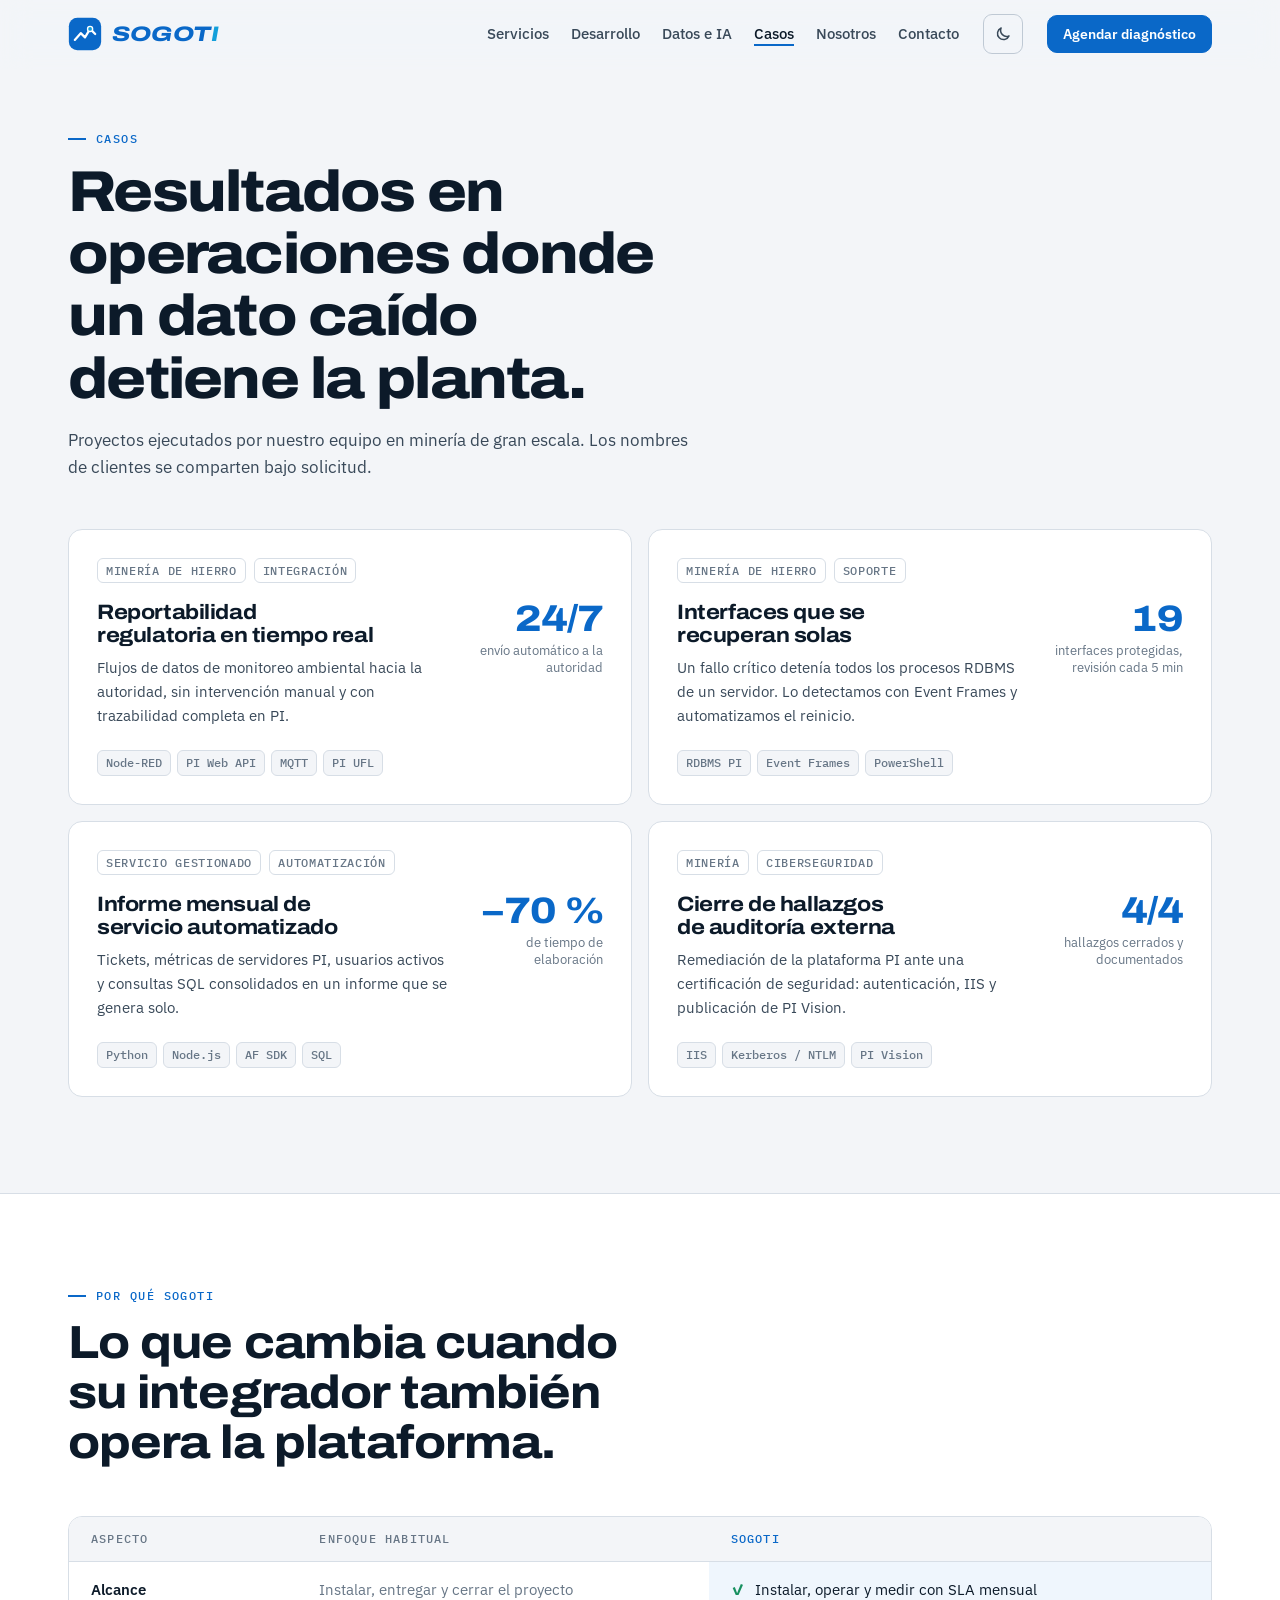
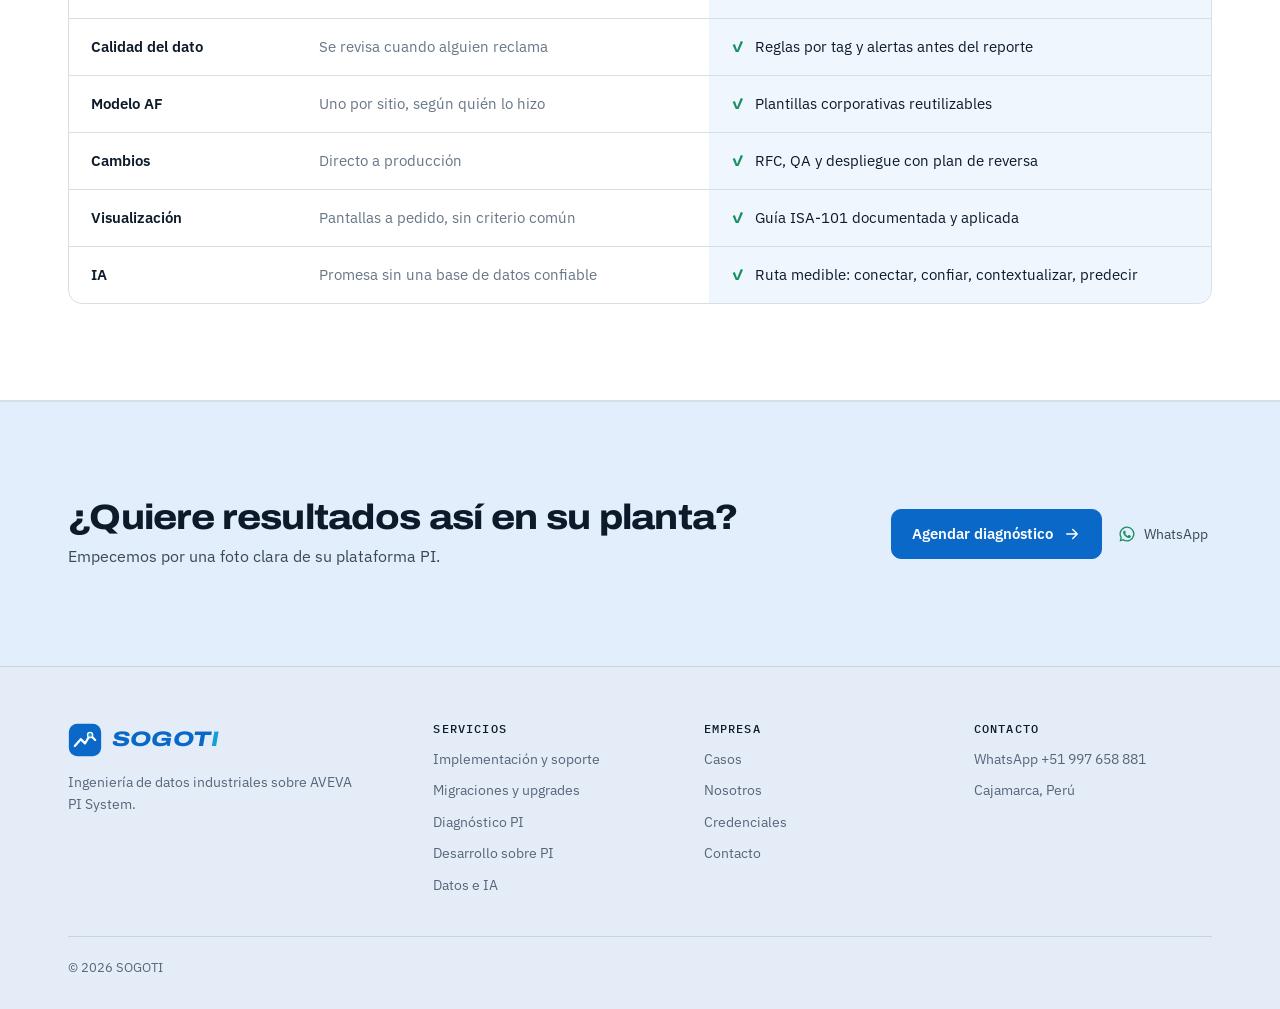
==== commit 72e727aa: "Servicio destacado: migraciones y upgrades de PI System Co-Authored-By: Claude Opus 5.5 <noreply@ant" ====
--- a/casos/index.html
+++ b/casos/index.html
@@ -130,7 +130,7 @@
         <a href="../" class="logo" aria-label="SOGOTI"><svg viewBox="0 0 40 40" aria-hidden="true"><rect x="1" y="1" width="38" height="38" rx="10" fill="#0a68c8"/><path d="M8 27 15 19l5 5 6-10 6 6" fill="none" stroke="#fff" stroke-width="2.6" stroke-linecap="round" stroke-linejoin="round"/><circle cx="26" cy="14" r="3" fill="#139fda" stroke="#fff" stroke-width="1.6"/></svg><span class="logo-word">SOGOT<span>I</span></span></a>
         <p>Ingeniería de datos industriales sobre AVEVA PI System.</p>
       </div>
-      <div><h4>Servicios</h4><ul><li><a href="../servicios/">Implementación y soporte</a></li><li><a href="../servicios/#diagnostico">Diagnóstico PI</a></li><li><a href="../desarrollo/">Desarrollo sobre PI</a></li><li><a href="../soluciones/">Datos e IA</a></li></ul></div>
+      <div><h4>Servicios</h4><ul><li><a href="../servicios/">Implementación y soporte</a></li><li><a href="../servicios/">Migraciones y upgrades</a></li><li><a href="../servicios/#diagnostico">Diagnóstico PI</a></li><li><a href="../desarrollo/">Desarrollo sobre PI</a></li><li><a href="../soluciones/">Datos e IA</a></li></ul></div>
       <div><h4>Empresa</h4><ul><li><a href="../casos/">Casos</a></li><li><a href="../nosotros/">Nosotros</a></li><li><a href="../nosotros/#credenciales">Credenciales</a></li><li><a href="../contacto/">Contacto</a></li></ul></div>
       <div><h4>Contacto</h4><ul><li><a href="https://wa.me/51997658881" target="_blank" rel="noopener">WhatsApp +51 997 658 881</a></li><li>Cajamarca, Perú</li></ul></div>
     </div>
--- a/assets/css/styles.css
+++ b/assets/css/styles.css
@@ -5,6 +5,7 @@
   --brand:#0a68c8; --brand-2:#139fda; --brand-ink:#ffffff; --brand-soft:#e2eefb;
   --ok:#17905f; --warn:#c57f06; --bad:#c9372c;
   --band:#0b1622; --band-2:#122030; --band-ink:#e5ecf4; --band-muted:#94a4b6; --band-line:rgba(229,236,244,.12);
+  --sb-bg:#e4edf7; --sb-card:#ffffff; --sb-ink:#0c1a29; --sb-muted:#56667a; --sb-line:rgba(12,26,41,.12); --sb-node:#f5f8fc; --sb-node-line:#cfd9e4; --sb-accent:#0a68c8; --sb-hi:#0c1a29; --sb-ok:#17905f; --sb-ok-soft:rgba(23,144,95,.2); --sb-beam:#139fda; --sb-warn:#b8730a; --sb-bad:#c9372c; --sb-cell:#f3f7fb; --sb-core:radial-gradient(120% 120% at 50% 0%,rgba(10,104,200,.12),#ffffff 70%); --sb-core-line:rgba(10,104,200,.45); --sb-glow1:rgba(19,159,218,.14); --sb-glow2:rgba(10,104,200,.08);
   --f-display:'Archivo','Arial Narrow',system-ui,sans-serif;
   --f-body:'IBM Plex Sans',system-ui,-apple-system,'Segoe UI',sans-serif;
   --f-mono:'IBM Plex Mono',ui-monospace,'Cascadia Code',Consolas,monospace;
@@ -13,11 +14,11 @@
 @media (prefers-color-scheme:dark){:root:not([data-theme="light"]){
   --bg:#0a1018; --bg-2:#0e1621; --surface:#111b27; --ink:#e6ecf3; --ink-2:#b2bfcd; --muted:#7f8ea0;
   --line:#1e2a38; --line-2:#2b3a4b; --brand:#3b95ee; --brand-2:#3cc1f0; --brand-ink:#03111e; --brand-soft:#10263b;
-  --ok:#3acb8d; --warn:#eeaa38; --bad:#f06459; --band:#0d1824; --band-2:#13222f; color-scheme:dark }}
+  --ok:#3acb8d; --warn:#eeaa38; --bad:#f06459; --band:#0d1824; --band-2:#13222f; --sb-bg:#0d1824; --sb-card:#13222f; --sb-ink:#e5ecf4; --sb-muted:#94a4b6; --sb-line:rgba(229,236,244,.12); --sb-node:rgba(255,255,255,.03); --sb-node-line:rgba(229,236,244,.16); --sb-accent:#5fc6f2; --sb-hi:#ffffff; --sb-ok:#3acb8d; --sb-ok-soft:rgba(58,203,141,.25); --sb-beam:#3cc1f0; --sb-warn:#f3b54a; --sb-bad:#ff7a6e; --sb-cell:rgba(0,0,0,.25); --sb-core:radial-gradient(120% 120% at 50% 0%,rgba(59,149,238,.22),rgba(11,22,34,.6)); --sb-core-line:rgba(59,149,238,.5); --sb-glow1:rgba(19,159,218,.18); --sb-glow2:rgba(10,104,200,.16); color-scheme:dark }}
 :root[data-theme="dark"]{
   --bg:#0a1018; --bg-2:#0e1621; --surface:#111b27; --ink:#e6ecf3; --ink-2:#b2bfcd; --muted:#7f8ea0;
   --line:#1e2a38; --line-2:#2b3a4b; --brand:#3b95ee; --brand-2:#3cc1f0; --brand-ink:#03111e; --brand-soft:#10263b;
-  --ok:#3acb8d; --warn:#eeaa38; --bad:#f06459; --band:#0d1824; --band-2:#13222f; color-scheme:dark }
+  --ok:#3acb8d; --warn:#eeaa38; --bad:#f06459; --band:#0d1824; --band-2:#13222f; --sb-bg:#0d1824; --sb-card:#13222f; --sb-ink:#e5ecf4; --sb-muted:#94a4b6; --sb-line:rgba(229,236,244,.12); --sb-node:rgba(255,255,255,.03); --sb-node-line:rgba(229,236,244,.16); --sb-accent:#5fc6f2; --sb-hi:#ffffff; --sb-ok:#3acb8d; --sb-ok-soft:rgba(58,203,141,.25); --sb-beam:#3cc1f0; --sb-warn:#f3b54a; --sb-bad:#ff7a6e; --sb-cell:rgba(0,0,0,.25); --sb-core:radial-gradient(120% 120% at 50% 0%,rgba(59,149,238,.22),rgba(11,22,34,.6)); --sb-core-line:rgba(59,149,238,.5); --sb-glow1:rgba(19,159,218,.18); --sb-glow2:rgba(10,104,200,.16); color-scheme:dark }
 
 *,*::before,*::after{box-sizing:border-box}
 [hidden]{display:none!important}
@@ -94,7 +95,7 @@
 .cred svg{width:15px;height:15px;color:var(--brand)}
 
 /* console */
-.console{min-width:0;background:var(--band);color:var(--band-ink);border-radius:18px;border:1px solid var(--band-line);box-shadow:0 30px 60px -30px rgba(8,20,35,.55),0 0 0 6px color-mix(in srgb,var(--brand) 8%,transparent);overflow:hidden}
+.console{--band:var(--sb-card);--band-2:var(--sb-bg);--band-ink:var(--sb-ink);--band-muted:var(--sb-muted);--band-line:var(--sb-line);min-width:0;background:var(--band);color:var(--band-ink);border-radius:18px;border:1px solid var(--band-line);box-shadow:0 30px 60px -30px rgba(8,20,35,.55),0 0 0 6px color-mix(in srgb,var(--brand) 8%,transparent);overflow:hidden}
 .c-bar{display:flex;align-items:center;gap:10px;padding:12px 16px;border-bottom:1px solid var(--band-line);font:500 12px/1 var(--f-mono);color:var(--band-muted)}
 .c-dot{width:8px;height:8px;border-radius:50%;background:var(--ok);box-shadow:0 0 0 4px color-mix(in srgb,var(--ok) 25%,transparent)}
 .c-bar .tag-ex{margin-left:auto;padding:4px 8px;border:1px solid var(--band-line);border-radius:6px;letter-spacing:.06em;text-transform:uppercase;font-size:10.5px}
@@ -115,23 +116,23 @@
 .c-row .v{color:var(--band-muted);font-variant-numeric:tabular-nums;text-align:right}
 .st{font:500 10.5px/1 var(--f-mono);letter-spacing:.05em;text-transform:uppercase;padding:5px 7px;border-radius:5px;white-space:nowrap}
 .st-ok{color:var(--ok);background:color-mix(in srgb,var(--ok) 14%,transparent)}
-.st-warn{color:#f3b54a;background:rgba(243,181,74,.14)}
-.st-bad{color:#ff7a6e;background:rgba(255,122,110,.14)}
-.c-row.hl{background:rgba(243,181,74,.07)}
+.st-warn{color:var(--sb-warn);background:color-mix(in srgb,var(--sb-warn) 14%,transparent)}
+.st-bad{color:var(--sb-bad);background:color-mix(in srgb,var(--sb-bad) 13%,transparent)}
+.c-row.hl{background:color-mix(in srgb,var(--sb-warn) 9%,transparent)}
 .c-filters{display:flex;flex-wrap:wrap;gap:8px;align-items:center;padding:10px 16px;border-bottom:1px solid var(--band-line)}
-.seg{display:inline-flex;padding:3px;border-radius:8px;background:rgba(255,255,255,.04);border:1px solid var(--band-line)}
+.seg{display:inline-flex;padding:3px;border-radius:8px;background:var(--sb-node);border:1px solid var(--band-line)}
 .seg button{font:500 12px/1 var(--f-body);color:var(--band-muted);background:none;border:0;padding:7px 11px;border-radius:6px;cursor:pointer}
-.seg button[aria-pressed="true"]{background:#1a5fae;color:#fff}
-.seg button:hover{color:#fff}
+.seg button[aria-pressed="true"]{background:var(--brand);color:var(--brand-ink)}
+.seg button:hover{color:var(--sb-hi)}
 .c-time{margin-left:auto;font-size:11.5px;color:var(--band-muted)}
 .c-kpis4{grid-template-columns:repeat(4,1fr)}
 .c-kpis4 .c-kpi b{font-size:1.2rem}
 .c-kpi i{font:500 11px/1.2 var(--f-mono);font-style:normal}
-.c-kpi i.ok{color:var(--ok)} .c-kpi i.warn{color:#f3b54a}
+.c-kpi i.ok{color:var(--ok)} .c-kpi i.warn{color:var(--sb-warn)}
 .lg{display:inline-flex;gap:12px}.lg em{font-style:normal;display:inline-flex;align-items:center;gap:5px}.lg em::before{content:"";width:10px;height:2px;background:var(--c)}
-.c-foot{display:grid;gap:7px;margin:0 16px 16px;padding:12px 14px;border-radius:10px;border:1px solid var(--band-line);background:rgba(255,255,255,.03);font-size:12.5px}
+.c-foot{display:grid;gap:7px;margin:0 16px 16px;padding:12px 14px;border-radius:10px;border:1px solid var(--band-line);background:var(--sb-node);font-size:12.5px}
 .c-foot .fh{display:flex;justify-content:space-between;gap:10px;color:var(--band-muted)}.c-foot .fh b{color:var(--band-ink);font-family:var(--f-mono);font-weight:500}
-.bar{height:6px;border-radius:4px;background:rgba(255,255,255,.08);overflow:hidden}.bar i{display:block;height:100%;background:linear-gradient(90deg,#1a74d6,#3cc1f0);border-radius:4px;transition:width .6s}
+.bar{height:6px;border-radius:4px;background:var(--sb-line);overflow:hidden}.bar i{display:block;height:100%;background:linear-gradient(90deg,#1a74d6,#3cc1f0);border-radius:4px;transition:width .6s}
 @media(max-width:560px){.c-kpis4{grid-template-columns:repeat(2,1fr)}.c-kpis4 .c-kpi:nth-child(3){border-left:0}.c-kpis4 .c-kpi:nth-child(n+3){border-top:1px solid var(--band-line)}.c-time{display:none}}
 .theme-btn{width:40px;height:40px;display:grid;place-items:center;border-radius:9px;border:1px solid var(--line-2);background:transparent;color:var(--ink-2);cursor:pointer;flex:none}
 .theme-btn:hover{color:var(--ink);border-color:var(--ink-2)}
@@ -167,20 +168,20 @@
 /* arquitectura PI */
 .arch-panel{background:var(--band);color:var(--band-ink);border:1px solid var(--band-line);border-radius:18px;padding:32px 28px;overflow:hidden}
 .arch-cap{display:flex;flex-wrap:wrap;justify-content:space-between;gap:8px;font:400 12px/1.4 var(--f-mono);color:var(--band-muted);margin-bottom:26px}
-.arch-cap b{color:#5fc6f2;font-weight:500;letter-spacing:.08em;text-transform:uppercase}
+.arch-cap b{color:var(--sb-accent);font-weight:500;letter-spacing:.08em;text-transform:uppercase}
 .arch{display:grid;grid-template-columns:1fr 1.25fr 1fr;gap:56px;align-items:center}
 .arch-col{display:flex;flex-direction:column;gap:10px;position:relative;min-width:0}
 .arch-col h4{font:500 11px/1 var(--f-mono);text-transform:uppercase;letter-spacing:.12em;color:var(--band-muted);margin-bottom:4px;font-stretch:100%}
-.node{padding:11px 14px;border-radius:11px;border:1px solid rgba(229,236,244,.16);background:rgba(255,255,255,.03);font-size:14px;color:var(--band-ink);display:flex;align-items:center;justify-content:space-between;gap:10px;min-width:0}
+.node{padding:11px 14px;border-radius:11px;border:1px solid var(--sb-node-line);background:var(--sb-node);font-size:14px;color:var(--band-ink);display:flex;align-items:center;justify-content:space-between;gap:10px;min-width:0}
 .node small{font:400 11px var(--f-mono);color:var(--band-muted);white-space:nowrap}
-.core{padding:22px;border-radius:16px;border:1px solid rgba(59,149,238,.5);background:radial-gradient(120% 120% at 50% 0%,rgba(59,149,238,.22),rgba(11,22,34,.6));box-shadow:0 0 60px -20px rgba(59,149,238,.55)}
-.core-title{display:flex;justify-content:space-between;align-items:center;gap:10px;font-weight:600;margin-bottom:14px;color:#fff}
-.core-title span{font:400 11px var(--f-mono);color:#3acb8d;display:inline-flex;align-items:center;gap:6px}
-.core-title span::before{content:"";width:7px;height:7px;border-radius:50%;background:#3acb8d;box-shadow:0 0 0 3px rgba(58,203,141,.25)}
+.core{padding:22px;border-radius:16px;border:1px solid var(--sb-core-line);background:var(--sb-core);box-shadow:0 0 60px -20px var(--sb-core-line)}
+.core-title{display:flex;justify-content:space-between;align-items:center;gap:10px;font-weight:600;margin-bottom:14px;color:var(--sb-hi)}
+.core-title span{font:400 11px var(--f-mono);color:var(--sb-ok);display:inline-flex;align-items:center;gap:6px}
+.core-title span::before{content:"";width:7px;height:7px;border-radius:50%;background:var(--sb-ok);box-shadow:0 0 0 3px var(--sb-ok-soft)}
 .core-grid{display:grid;grid-template-columns:1fr 1fr;gap:8px}
-.core-grid div{font-size:13px;padding:9px 11px;border-radius:9px;background:rgba(0,0,0,.25);border:1px solid var(--band-line);color:var(--band-ink)}
-.core-grid .full{grid-column:span 2;font:400 12px var(--f-mono);color:#5fc6f2}
-.arch-col.src::after,.arch-col.out::before{content:"";position:absolute;top:50%;width:56px;height:2px;transform:translateY(-50%);background:repeating-linear-gradient(90deg,#3cc1f0 0 8px,transparent 8px 16px);background-size:32px 2px;animation:flow 1.1s linear infinite;opacity:.85}
+.core-grid div{font-size:13px;padding:9px 11px;border-radius:9px;background:var(--sb-cell);border:1px solid var(--band-line);color:var(--band-ink)}
+.core-grid .full{grid-column:span 2;font:400 12px var(--f-mono);color:var(--sb-accent)}
+.arch-col.src::after,.arch-col.out::before{content:"";position:absolute;top:50%;width:56px;height:2px;transform:translateY(-50%);background:repeating-linear-gradient(90deg,var(--sb-beam) 0 8px,transparent 8px 16px);background-size:32px 2px;animation:flow 1.1s linear infinite;opacity:.85}
 .arch-col.src::after{right:-56px}.arch-col.out::before{left:-56px}
 @keyframes flow{to{background-position:32px 0}}
 @keyframes flowv{to{background-position:0 28px}}
@@ -188,15 +189,15 @@
 .arch-foot b{color:var(--band-ink);font-weight:600}
 @media(max-width:980px){
   .arch{grid-template-columns:1fr;gap:40px}
-  .arch-col.src::after,.arch-col.out::before{width:2px;height:40px;left:50%;right:auto;top:auto;transform:translateX(-50%);background:repeating-linear-gradient(180deg,#3cc1f0 0 7px,transparent 7px 14px);background-size:2px 28px;animation-name:flowv}
+  .arch-col.src::after,.arch-col.out::before{width:2px;height:40px;left:50%;right:auto;top:auto;transform:translateX(-50%);background:repeating-linear-gradient(180deg,var(--sb-beam) 0 7px,transparent 7px 14px);background-size:2px 28px;animation-name:flowv}
   .arch-col.src::after{bottom:-40px}.arch-col.out::before{top:-40px}
   .arch-col.src,.arch-col.out{display:grid;grid-template-columns:1fr 1fr;gap:8px}
   .arch-col h4{grid-column:span 2}
 }
 @media(max-width:520px){.arch-col.src,.arch-col.out{grid-template-columns:1fr}.arch-col h4{grid-column:auto}.arch-panel{padding:24px 16px}}
 .c-alert{display:flex;gap:10px;align-items:flex-start;margin:0 16px 16px;padding:12px 14px;border-radius:10px;border:1px solid rgba(243,181,74,.35);background:rgba(243,181,74,.08);font-size:13px;line-height:1.45;color:var(--band-ink)}
-.c-alert svg{width:18px;height:18px;flex:none;color:#f3b54a;margin-top:1px}
-.c-alert code{font:500 12px var(--f-mono);color:#f3b54a}
+.c-alert svg{width:18px;height:18px;flex:none;color:var(--sb-warn);margin-top:1px}
+.c-alert code{font:500 12px var(--f-mono);color:var(--sb-warn)}
 @media(max-width:980px){.hero-grid{grid-template-columns:1fr;gap:44px}}
 @media(max-width:460px){.c-kpi b{font-size:1.15rem}.c-row{grid-template-columns:1fr auto;}.c-row .v{display:none}}
 
@@ -274,26 +275,26 @@
 }
 
 /* AI band */
-.band{background:var(--band);color:var(--band-ink);position:relative;overflow:hidden}
-.band::before{content:"";position:absolute;inset:0;pointer-events:none;background:radial-gradient(50% 60% at 85% 0%,rgba(19,159,218,.18),transparent 70%),radial-gradient(40% 50% at 0% 100%,rgba(10,104,200,.16),transparent 70%)}
+.band{--band:var(--sb-bg);--band-2:var(--sb-card);--band-ink:var(--sb-ink);--band-muted:var(--sb-muted);--band-line:var(--sb-line);background:var(--band);color:var(--band-ink);position:relative;overflow:hidden}
+.band::before{content:"";position:absolute;inset:0;pointer-events:none;background:radial-gradient(50% 60% at 85% 0%,var(--sb-glow1),transparent 70%),radial-gradient(40% 50% at 0% 100%,var(--sb-glow2),transparent 70%)}
 .band .wrap{position:relative}
-.band .eyebrow{color:#5fc6f2}
+.band .eyebrow{color:var(--sb-accent)}
 .band .sec-head p{color:var(--band-muted)}
 .ai-grid{display:grid;grid-template-columns:repeat(3,1fr);gap:16px}
 .ai-card{background:var(--band-2);border:1px solid var(--band-line);border-radius:var(--r);padding:26px;display:grid;gap:12px;align-content:start}
-.ai-card h3{font-size:1.22rem;font-weight:720;color:#fff}
+.ai-card h3{font-size:1.22rem;font-weight:720;color:var(--sb-hi)}
 .ai-card p{color:var(--band-muted);font-size:15px}
 .ai-card .svc-list{color:var(--band-ink)}
-.ai-card .svc-list li::before{background:#5fc6f2}
-.ai-k{font:500 11px/1 var(--f-mono);letter-spacing:.1em;text-transform:uppercase;color:#5fc6f2}
+.ai-card .svc-list li::before{background:var(--sb-accent)}
+.ai-k{font:500 11px/1 var(--f-mono);letter-spacing:.1em;text-transform:uppercase;color:var(--sb-accent)}
 .flow{margin-top:20px;border:1px solid var(--band-line);border-radius:var(--r);padding:22px;overflow-x:auto}
 .flow-h{display:flex;flex-wrap:wrap;justify-content:space-between;gap:8px;margin-bottom:16px;font:500 12px/1.3 var(--f-mono);color:var(--band-muted)}
-.flow-h b{color:#f3b54a;font-weight:500;letter-spacing:.06em;text-transform:uppercase}
+.flow-h b{color:var(--sb-warn);font-weight:500;letter-spacing:.06em;text-transform:uppercase}
 .flow-steps{display:grid;grid-template-columns:repeat(5,minmax(150px,1fr));gap:10px;min-width:820px}
-.fs{position:relative;padding:14px;border-radius:10px;background:rgba(255,255,255,.03);border:1px solid var(--band-line);display:grid;gap:6px}
-.fs b{font:600 14px/1.2 var(--f-body);color:#fff}
+.fs{position:relative;padding:14px;border-radius:10px;background:var(--sb-node);border:1px solid var(--band-line);display:grid;gap:6px}
+.fs b{font:600 14px/1.2 var(--f-body);color:var(--sb-hi)}
 .fs span{font-size:12.5px;color:var(--band-muted);line-height:1.4}
-.fs i{font:500 10.5px/1 var(--f-mono);font-style:normal;color:#5fc6f2}
+.fs i{font:500 10.5px/1 var(--f-mono);font-style:normal;color:var(--sb-accent)}
 .fs:not(:last-child)::after{content:"→";position:absolute;right:-10px;top:50%;transform:translate(50%,-50%);color:var(--band-muted);font-family:var(--f-mono);z-index:1}
 @media(max-width:900px){.ai-grid{grid-template-columns:1fr}}
 
@@ -418,12 +419,12 @@
 @media(max-width:560px){form.card{grid-template-columns:1fr;padding:22px}.c-line{grid-template-columns:1fr auto}.c-line span{grid-column:1/-1}}
 
 /* footer */
-footer{background:var(--band);color:var(--band-muted);padding-block:56px 32px;font-size:14px}
+footer{--band:var(--sb-bg);--band-2:var(--sb-card);--band-ink:var(--sb-ink);--band-muted:var(--sb-muted);--band-line:var(--sb-line);background:var(--band);color:var(--band-muted);padding-block:56px 32px;font-size:14px}
 .foot{display:grid;grid-template-columns:1.4fr 1fr 1fr 1fr;gap:32px}
 .foot h4{font:500 11.5px/1 var(--f-mono);letter-spacing:.1em;text-transform:uppercase;color:var(--band-ink);margin-bottom:14px}
 .foot ul{display:grid;gap:9px}
-.foot a:hover{color:#fff}
-.foot .logo-word{color:#5fb0f5}.foot .logo-word span{color:#5fc6f2}
+.foot a:hover{color:var(--sb-hi)}
+.foot .logo-word{color:var(--brand)}.foot .logo-word span{color:var(--brand-2)}
 .foot p{max-width:36ch;margin-top:14px}
 .legal{margin-top:40px;padding-top:20px;border-top:1px solid var(--band-line);display:flex;flex-wrap:wrap;justify-content:space-between;gap:12px;font-size:12.5px}
 @media(max-width:820px){.foot{grid-template-columns:1fr 1fr}}
@@ -433,6 +434,42 @@
 .d1{animation-delay:.08s}.d2{animation-delay:.16s}.d3{animation-delay:.24s}.d4{animation-delay:.32s}
 @keyframes rise{from{transform:translateY(14px)}to{transform:none}}
 @media(prefers-reduced-motion:reduce){*{animation:none!important;transition:none!important}html{scroll-behavior:auto}}
+
+/* diagnóstico rediseñado */
+.diag-sec .arch-panel{background:var(--band-2);padding:36px 32px 28px}
+.diag-sec .sec-head{max-width:820px}
+.arch-checks{display:grid;grid-template-columns:1fr 1.25fr 1fr;gap:56px;margin-top:28px;padding-top:24px;border-top:1px solid var(--band-line)}
+.arch-checks h5{margin:0 0 10px;font:500 11px/1 var(--f-mono);letter-spacing:.12em;text-transform:uppercase;color:var(--sb-accent)}
+.arch-checks ul{display:grid;gap:8px}
+.arch-checks li{display:grid;grid-template-columns:18px 1fr;gap:6px;font-size:14px;color:var(--band-ink);line-height:1.4}
+.arch-checks li::before{content:"✓";color:var(--sb-ok);font-weight:700}
+.diag-cta{margin-top:16px;display:flex;flex-wrap:wrap;align-items:center;gap:20px 40px;padding:22px 28px;border-radius:16px;background:var(--brand);color:var(--brand-ink)}
+.diag-cta .dm{display:grid;gap:2px}
+.diag-cta .dm b{font:800 1.6rem/1 var(--f-display);font-stretch:115%}
+.diag-cta .dm span{font-size:13px;opacity:.88}
+.diag-cta .btn{margin-left:auto;background:var(--brand-ink);color:var(--brand);border-color:var(--brand-ink);font-size:16px;padding:16px 22px}
+.diag-cta .btn:hover{transform:translateY(-1px);border-color:var(--brand-ink)}
+footer{border-top:1px solid var(--band-line)}
+@media(max-width:980px){.arch-checks{grid-template-columns:1fr;gap:20px}}
+@media(max-width:640px){.diag-cta .btn{margin-left:0;width:100%;justify-content:center}.diag-sec .arch-panel{padding:24px 16px}}
+
+/* migraciones destacado */
+.mig{margin-bottom:16px;display:grid;grid-template-columns:1fr 1.15fr;gap:24px 48px;padding:36px;border-radius:18px;border:1.5px solid color-mix(in srgb,var(--brand) 55%,var(--line));background:linear-gradient(135deg,var(--brand-soft),var(--surface) 70%);position:relative;overflow:hidden}
+.mig-l{display:grid;gap:16px;align-content:start}
+.mig-badge{justify-self:start;font:600 11.5px/1 var(--f-mono);letter-spacing:.1em;text-transform:uppercase;color:var(--brand-ink);background:var(--brand);padding:7px 10px;border-radius:6px}
+.mig h3{font-size:clamp(1.6rem,3vw,2.2rem);font-weight:800;letter-spacing:-.025em}
+.mig p{color:var(--ink-2);font-size:1.05rem}
+.mig p strong{color:var(--ink);font-weight:700;background:linear-gradient(transparent 62%,color-mix(in srgb,var(--brand-2) 30%,transparent) 62%)}
+.mig .btn{justify-self:start}
+.mig-list{display:grid;grid-template-columns:1fr 1fr;gap:12px 20px;align-content:start}
+.mig-list li{display:grid;grid-template-columns:20px 1fr;gap:8px;font-size:14.5px;color:var(--ink-2);line-height:1.45}
+.mig-list li::before{content:"✓";color:var(--brand);font-weight:800}
+.mig-list b{color:var(--ink);font-weight:700}
+.mig-steps{grid-column:1/-1;display:flex;flex-wrap:wrap;gap:8px;padding-top:20px;border-top:1px solid var(--line)}
+.mig-steps span{font:500 12.5px/1 var(--f-mono);padding:9px 12px;border-radius:8px;background:var(--surface);border:1px solid var(--line-2);color:var(--ink)}
+.mig-steps span:not(:last-child)::after{content:"→";margin-left:10px;color:var(--brand)}
+@media(max-width:900px){.mig{grid-template-columns:1fr;padding:26px 20px}}
+@media(max-width:560px){.mig-list{grid-template-columns:1fr}}
 
 /* ---- multipágina ---- */
 .nav-links a[aria-current="page"]{color:var(--ink);box-shadow:inset 0 -2px 0 var(--brand)}
